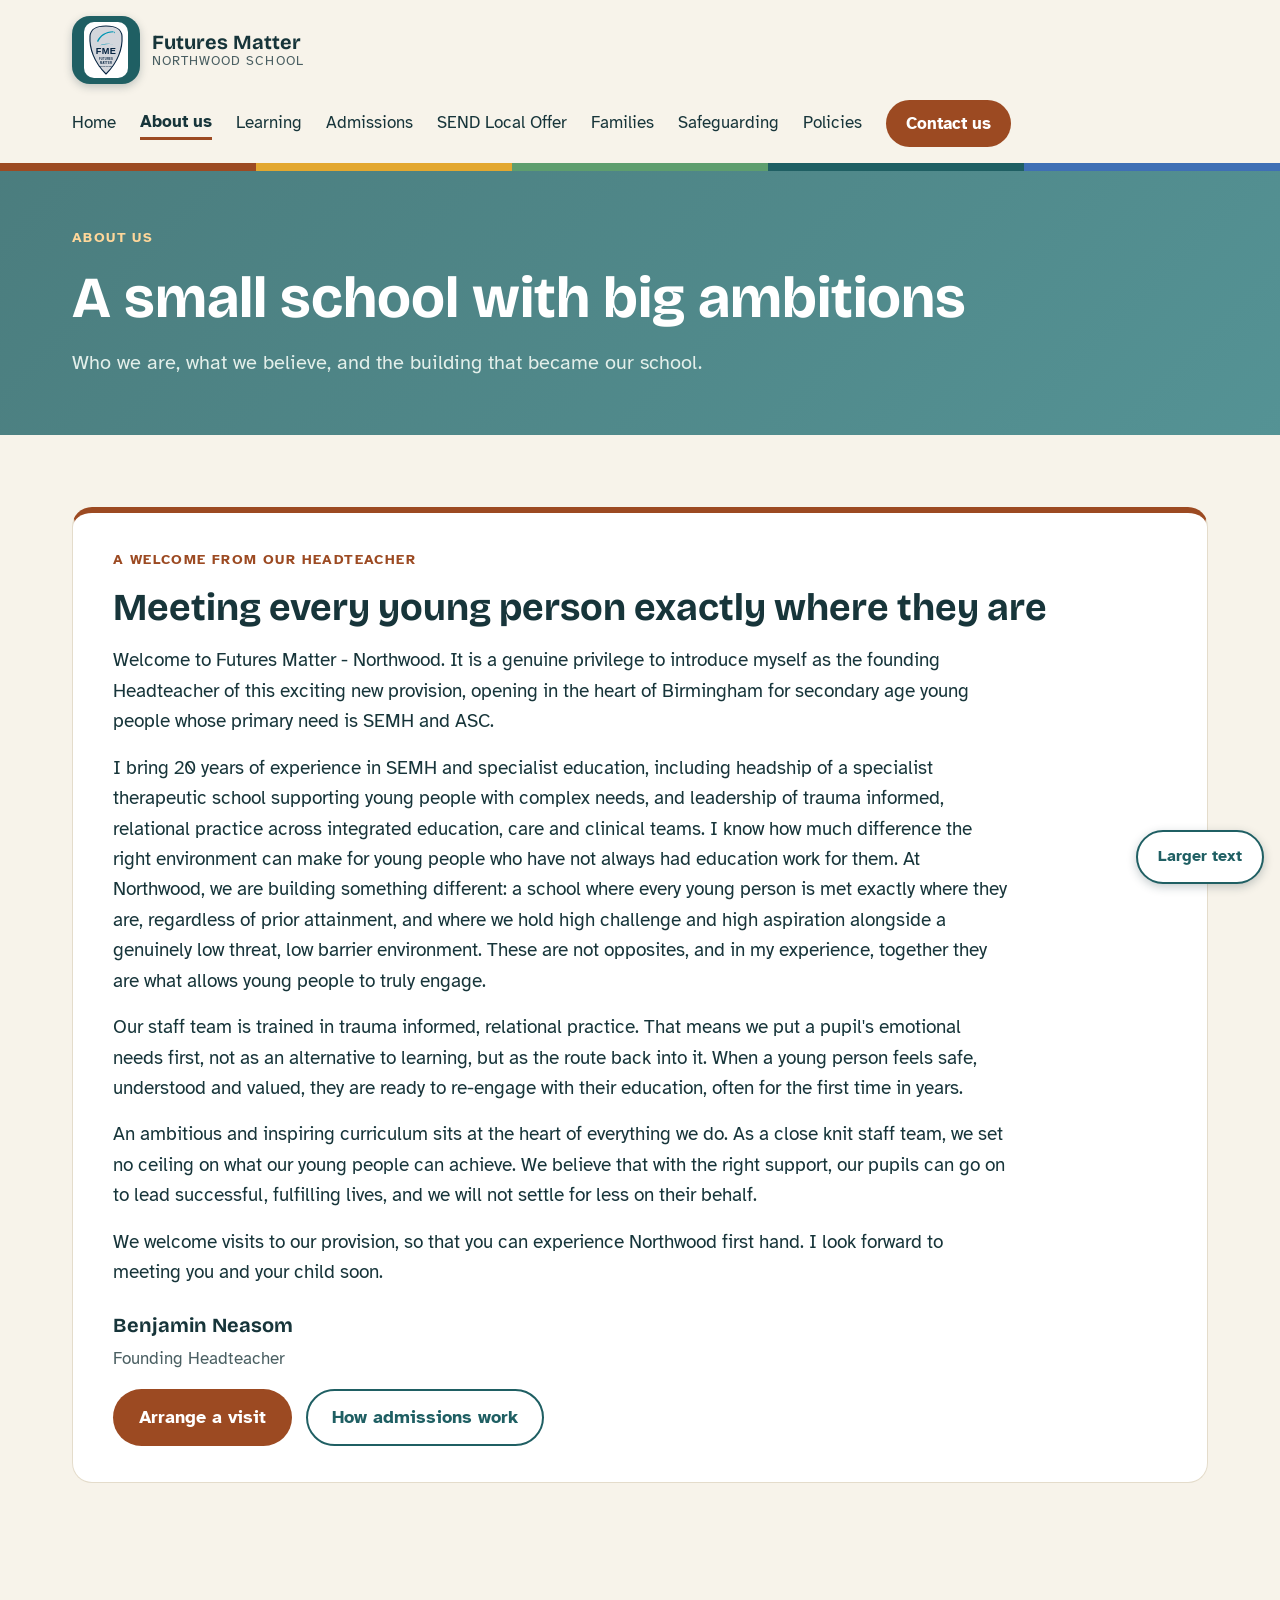
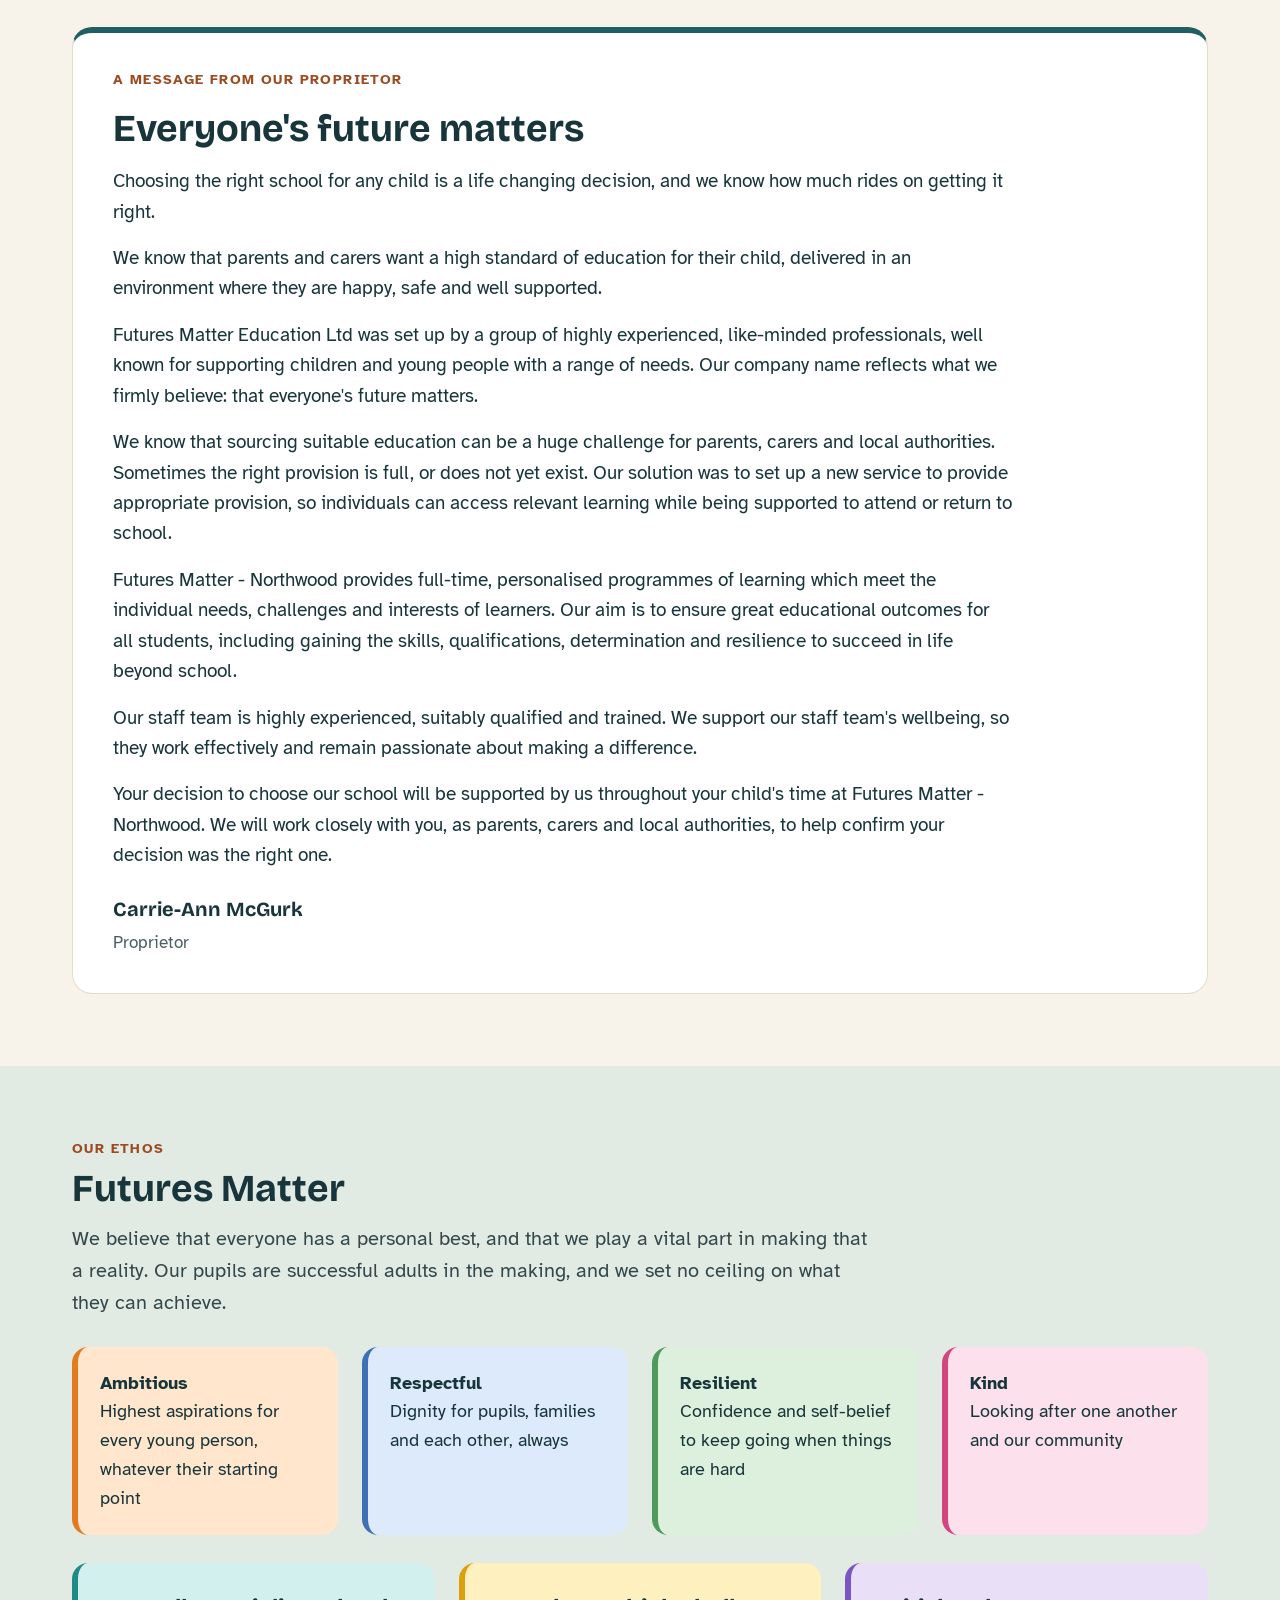
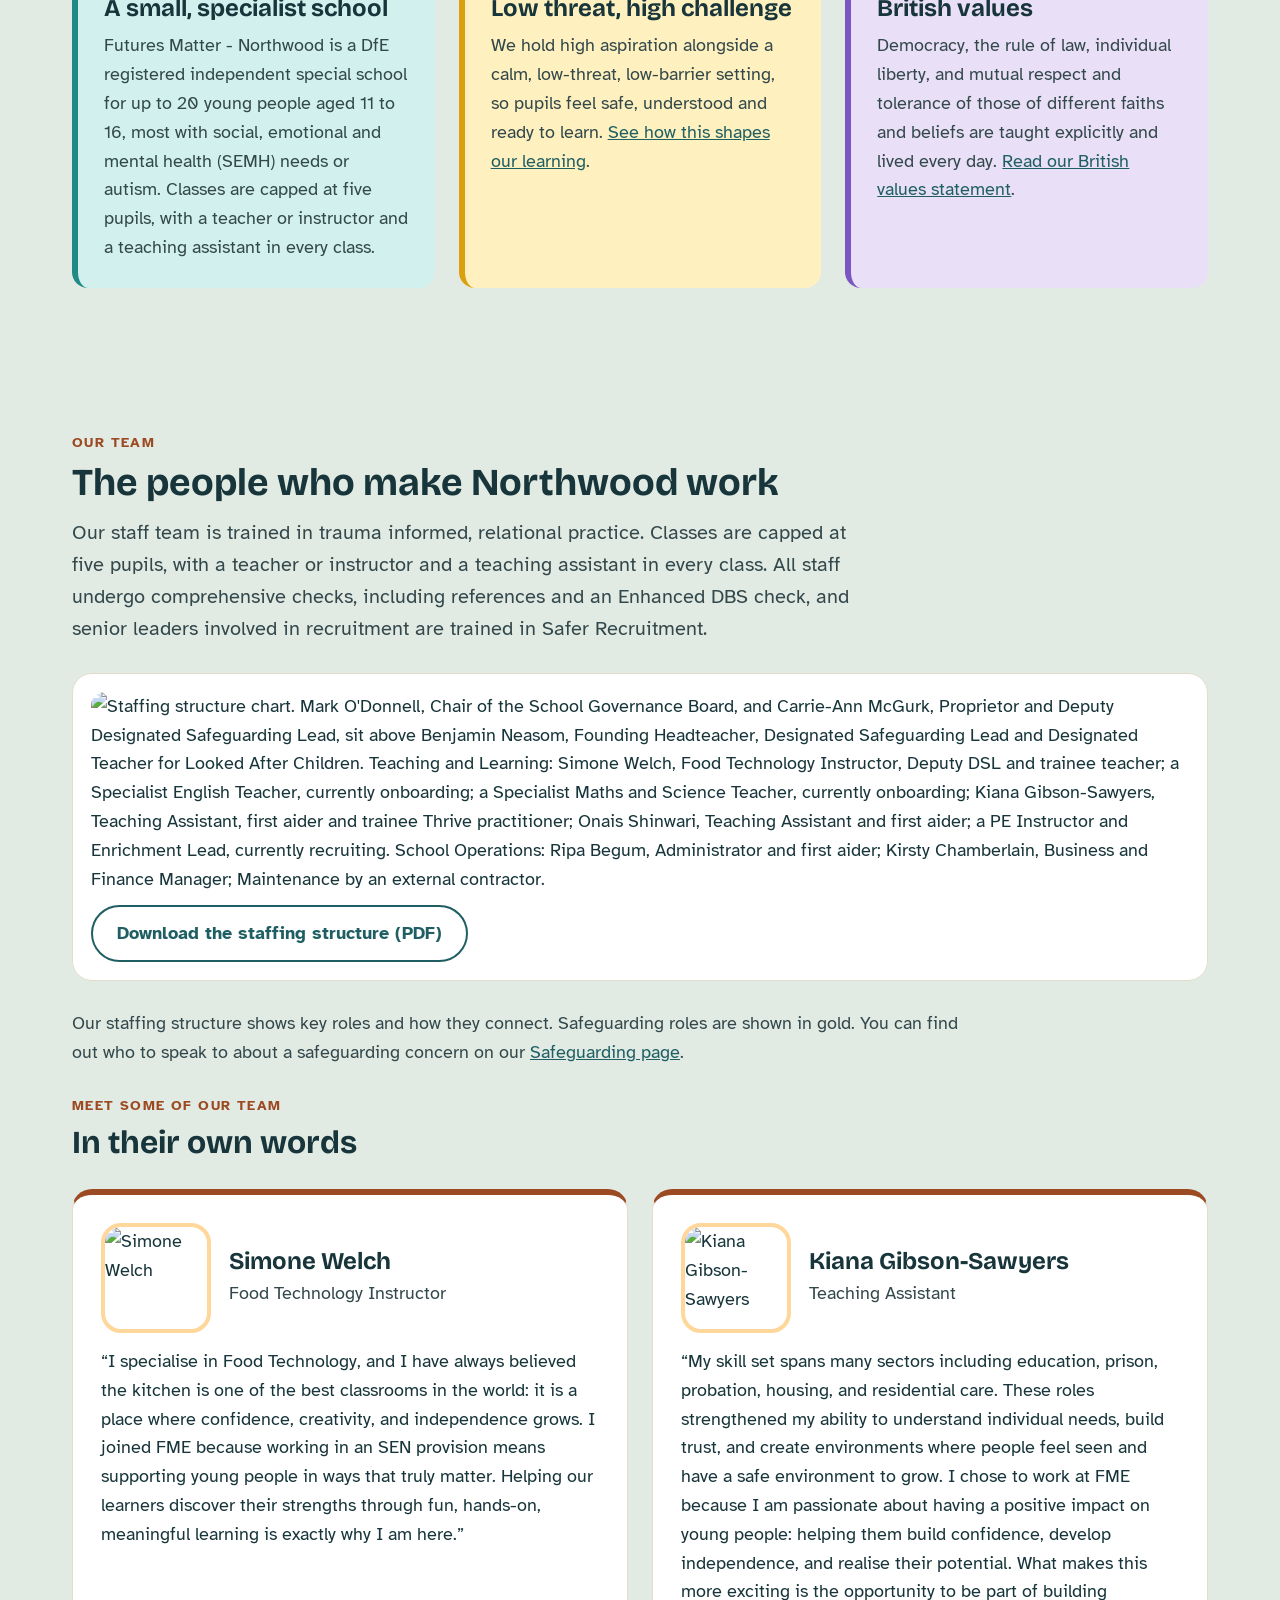
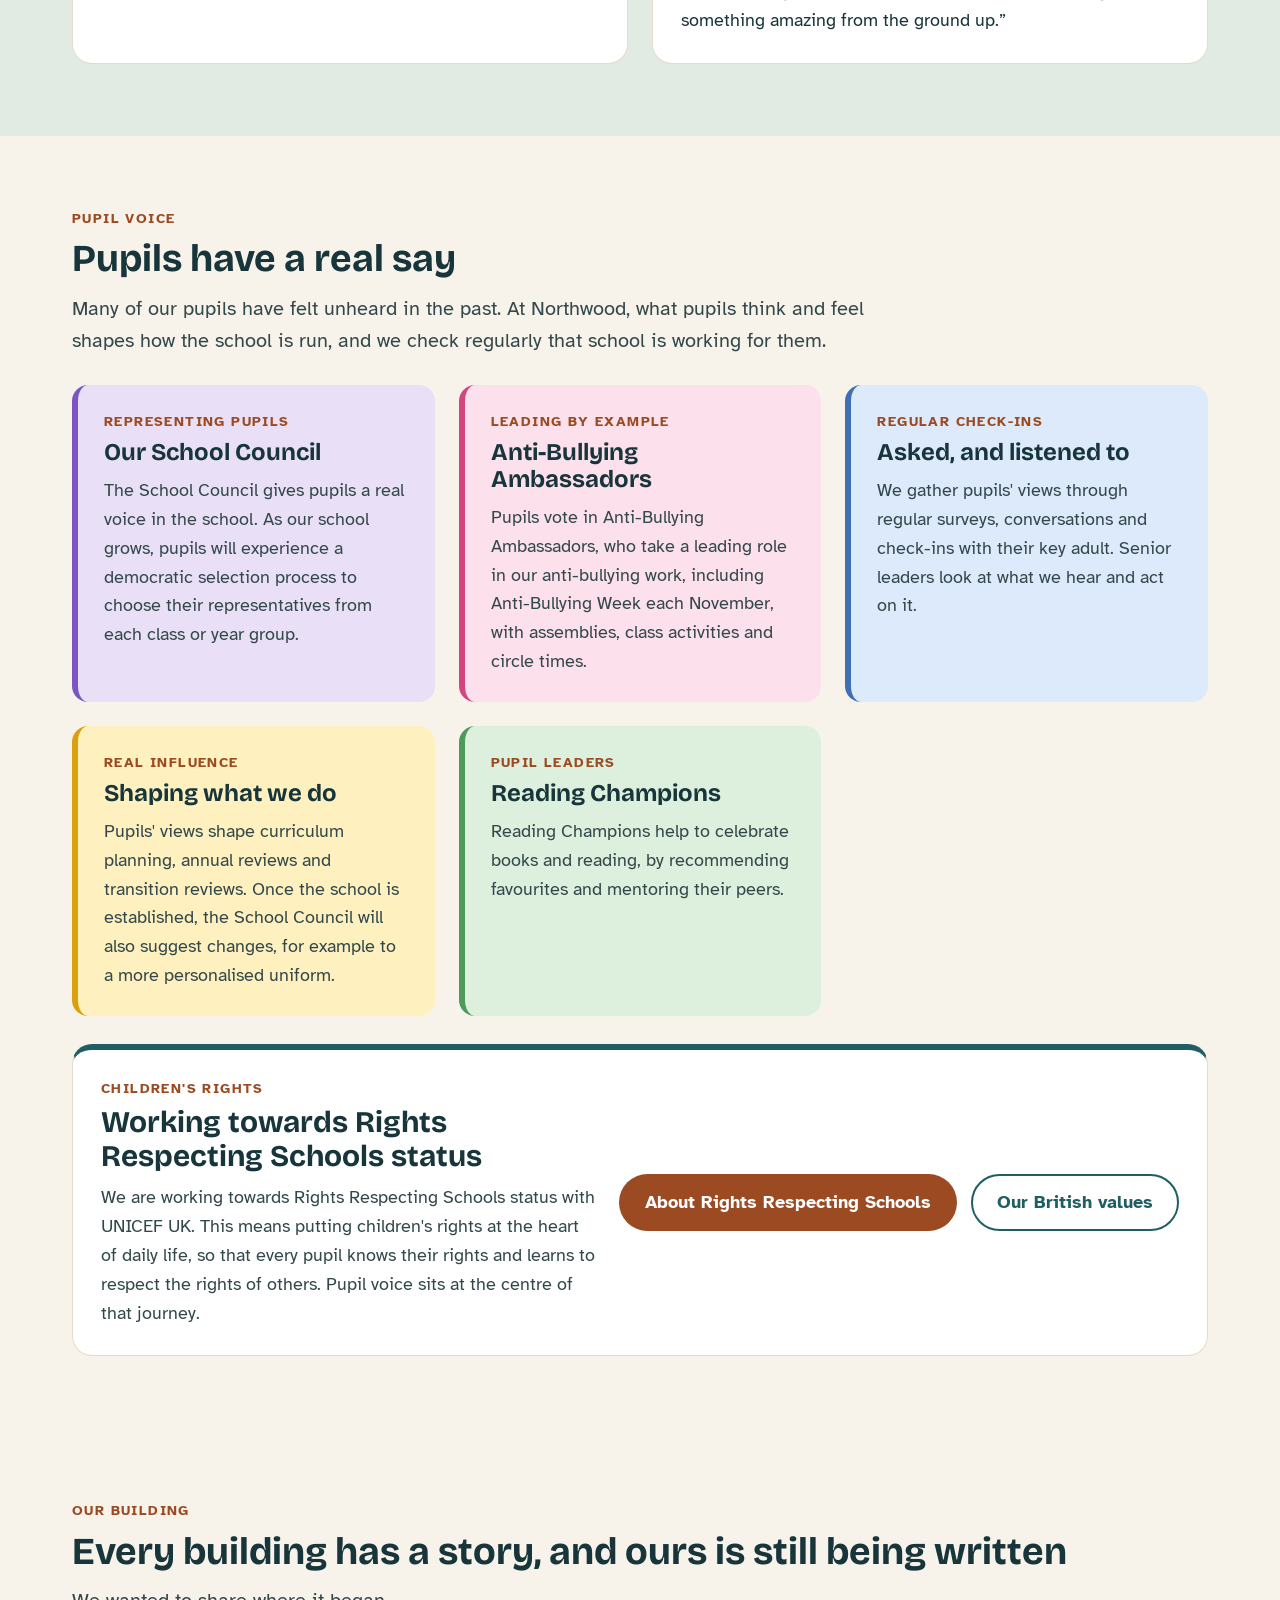
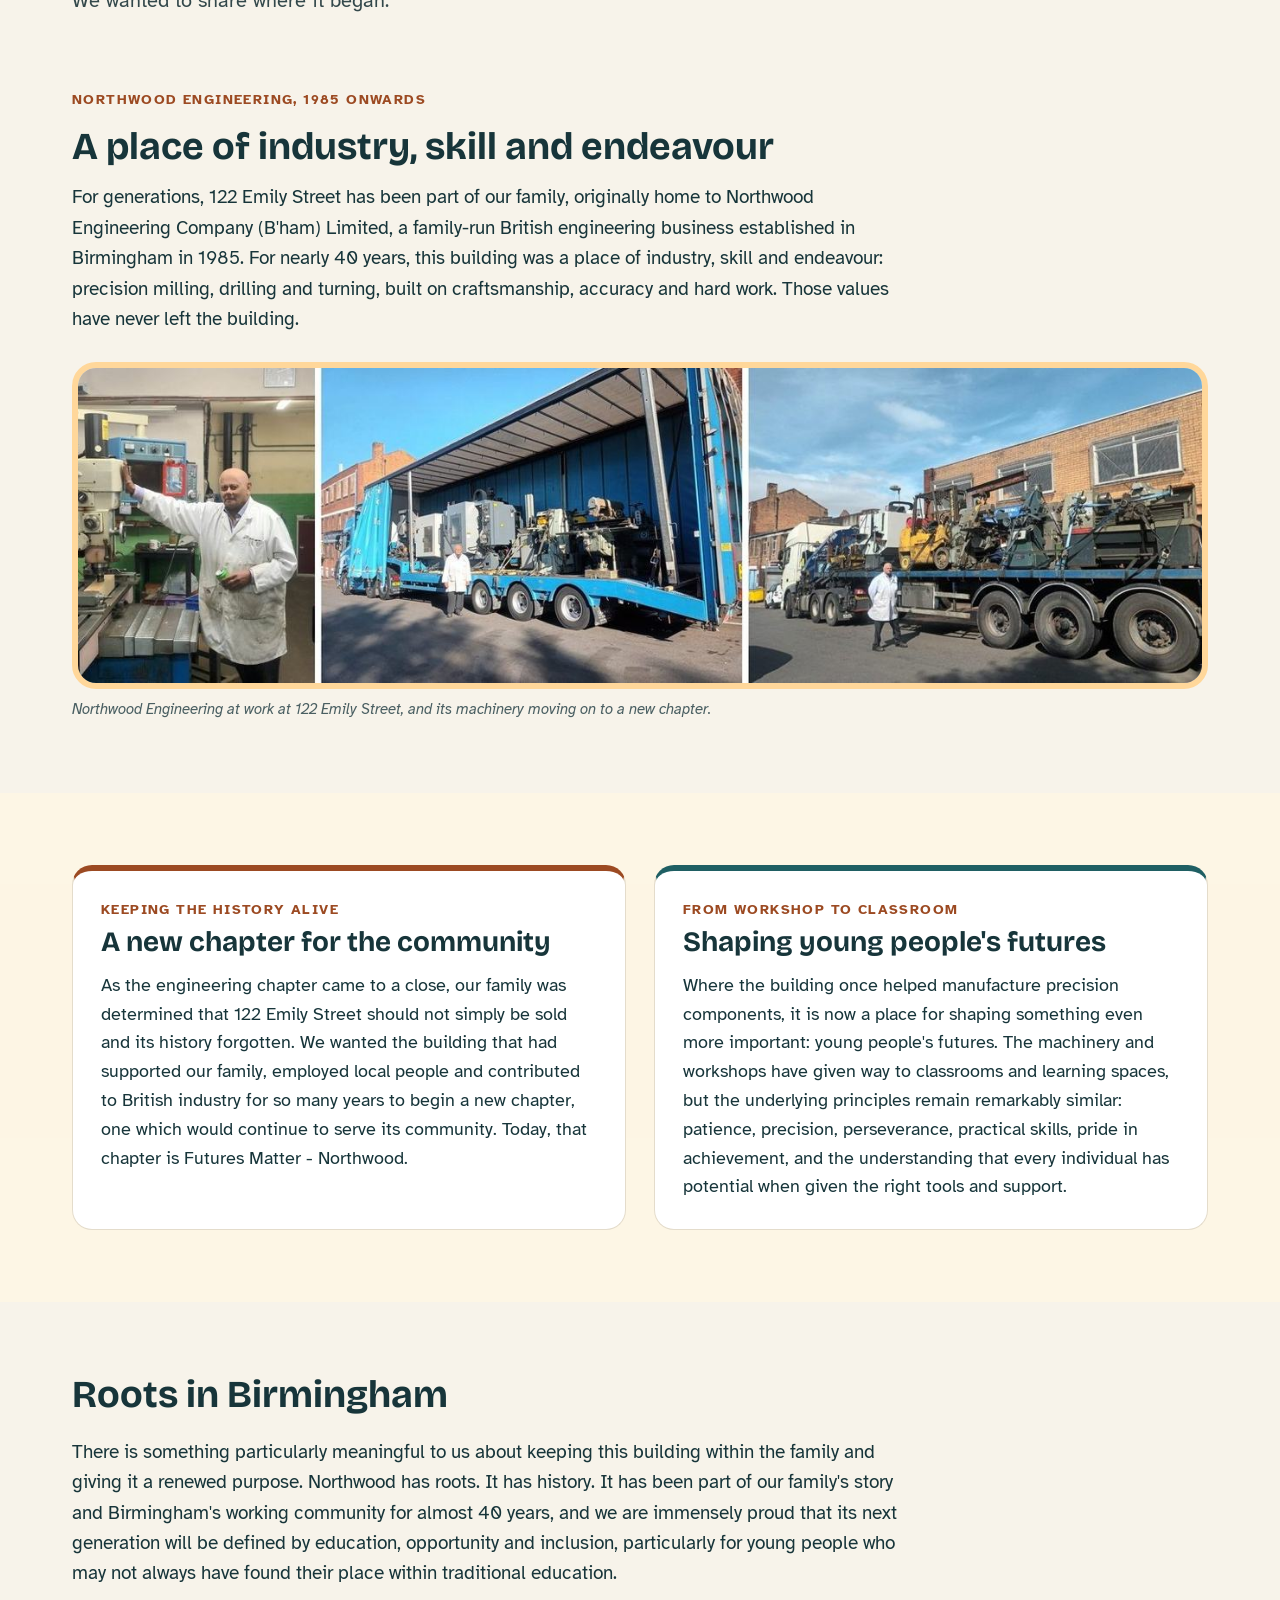
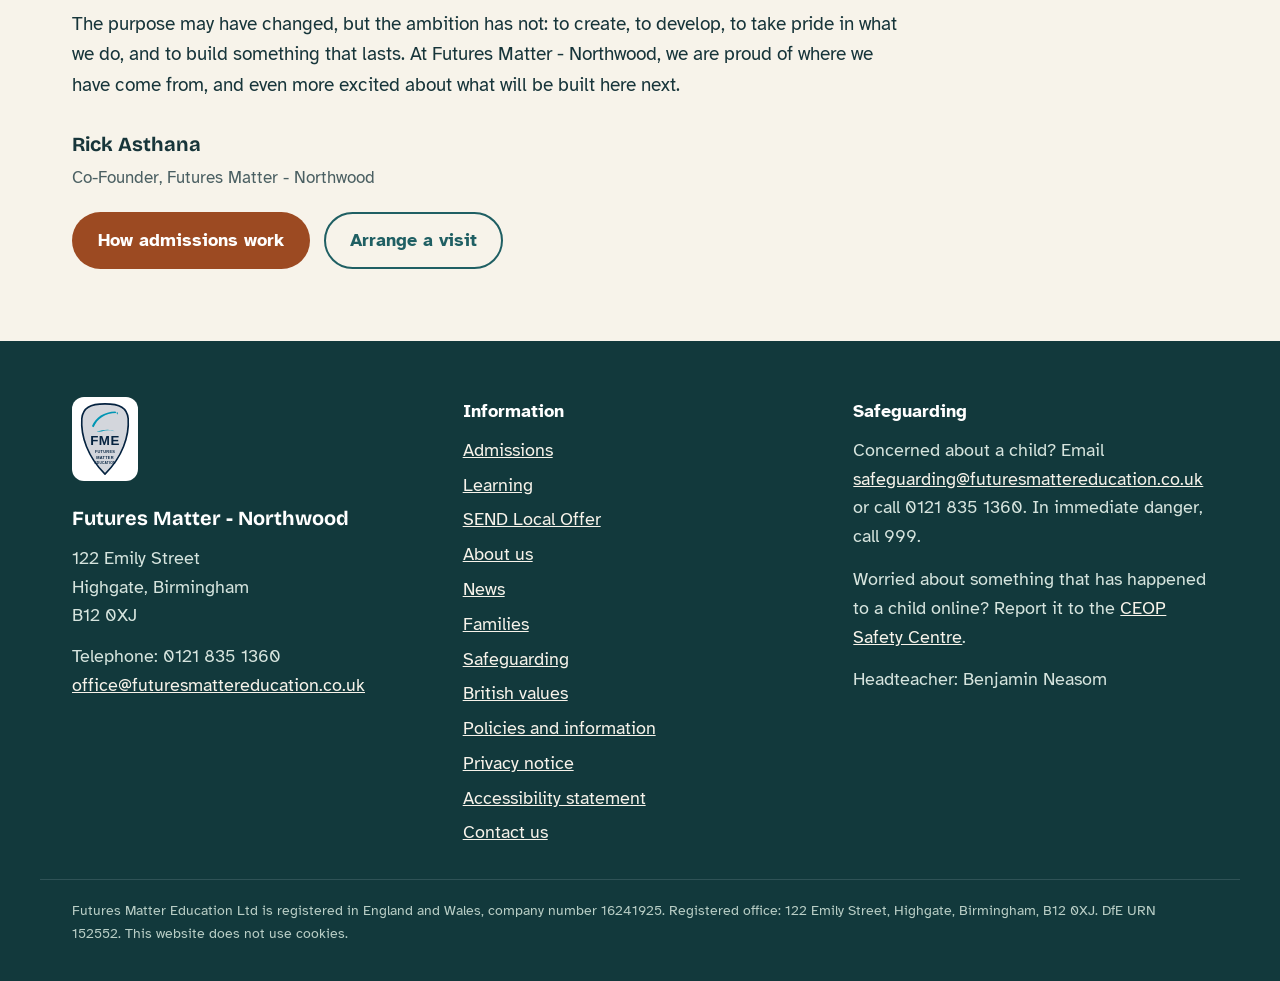
==== about.html @ d7401b8f "New site design, multi-pages. Refactor folder structure." ====
<!doctype html>
<html lang="en-GB">
  <head>
    <meta charset="utf-8" />
    <meta name="viewport" content="width=device-width,initial-scale=1" />
    <title>About us | Futures Matter Northwood</title>
    <meta
      name="description"
      content="Who we are, our ethos, our team and the building that became our school at Futures Matter Northwood."
    />
    <link rel="preconnect" href="https://fonts.googleapis.com" />
    <link rel="preconnect" href="https://fonts.gstatic.com" crossorigin />
    <link
      rel="stylesheet"
      href="https://fonts.googleapis.com/css2?family=Atkinson+Hyperlegible:wght@400;700&family=Bricolage+Grotesque:wght@500;700&display=swap"
    />
    <link rel="icon" href="resources/Icons/favicon.ico" sizes="any" />
    <link
      rel="icon"
      type="image/png"
      sizes="32x32"
      href="resources/Icons/favicon-32.png"
    />
    <link rel="apple-touch-icon" href="resources/Icons/apple-touch-icon.png" />
    <link rel="stylesheet" href="resources/styles/site.css" />
    <link rel="stylesheet" href="resources/styles/about.css" />
    <script src="resources/scripts/script.js" defer></script>
  </head>
  <body>
    <a class="skip-link" href="#main">Skip to main content</a>
    <header class="site-header">
      <div class="w header-inner block-row-13">
        <a class="link-text-ink-row" href="index.html"
          ><span class="label-teal-row-2"
            ><img
              alt=""
              class="image-white-2"
              height="56"
              src="resources/images/shield-logo.svg"
              width="56" /></span
          ><span class="label-stack-2"
            ><span class="label-md-2">Futures Matter</span
            ><span class="label-text-soft-sm">Northwood School</span></span
          ></a
        >
        <button
          aria-controls="site-nav"
          aria-expanded="false"
          class="nav-toggle"
          type="button"
        >
          Menu
        </button>
        <nav aria-label="Main" class="site-nav nav-md-row" id="site-nav">
          <a class="link-text-ink" href="index.html">Home</a
          ><a
            aria-current="page"
            class="link-text-ink-edge-accent"
            href="about.html"
            >About us</a
          ><a class="link-text-ink" href="learning.html">Learning</a
          ><a class="link-text-ink" href="admissions.html">Admissions</a
          ><a class="link-text-ink" href="send-local-offer.html"
            >SEND Local Offer</a
          ><a class="link-text-ink" href="families.html">Families</a
          ><a class="link-text-ink" href="safeguarding.html">Safeguarding</a
          ><a class="link-text-ink" href="policies.html">Policies</a
          ><a class="link-accent-text-white" href="contact.html">Contact us</a>
        </nav>
      </div>
    </header>
    <div class="bar" aria-hidden="true"></div>
    <main id="main" tabindex="-1">
      <section class="section-gradient">
        <div class="w block-stack-17">
          <p class="eyebrow para-text-gold-pale">About us</p>
          <h1 class="heading-text-white">A small school with big ambitions</h1>
          <p class="para-text-hero-text-md-2">
            Who we are, what we believe, and the building that became our
            school.
          </p>
        </div>
      </section>
      <section class="sec" id="welcome">
        <div class="w">
          <div class="card block-edge-accent-stack">
            <p class="eyebrow">A welcome from our Headteacher</p>
            <h2>Meeting every young person exactly where they are</h2>
            <p class="para-md-2">
              Welcome to Futures Matter - Northwood. It is a genuine privilege
              to introduce myself as the founding Headteacher of this exciting
              new provision, opening in the heart of Birmingham for secondary
              age young people whose primary need is SEMH and ASC.
            </p>
            <p class="para-md-2">
              I bring 20 years of experience in SEMH and specialist education,
              including headship of a specialist therapeutic school supporting
              young people with complex needs, and leadership of trauma
              informed, relational practice across integrated education, care
              and clinical teams. I know how much difference the right
              environment can make for young people who have not always had
              education work for them. At Northwood, we are building something
              different: a school where every young person is met exactly where
              they are, regardless of prior attainment, and where we hold high
              challenge and high aspiration alongside a genuinely low threat,
              low barrier environment. These are not opposites, and in my
              experience, together they are what allows young people to truly
              engage.
            </p>
            <p class="para-md-2">
              Our staff team is trained in trauma informed, relational practice.
              That means we put a pupil's emotional needs first, not as an
              alternative to learning, but as the route back into it. When a
              young person feels safe, understood and valued, they are ready to
              re-engage with their education, often for the first time in years.
            </p>
            <p class="para-md-2">
              An ambitious and inspiring curriculum sits at the heart of
              everything we do. As a close knit staff team, we set no ceiling on
              what our young people can achieve. We believe that with the right
              support, our pupils can go on to lead successful, fulfilling
              lives, and we will not settle for less on their behalf.
            </p>
            <p class="para-md-2">
              We welcome visits to our provision, so that you can experience
              Northwood first hand. I look forward to meeting you and your child
              soon.
            </p>
            <p class="para-md-5">
              Benjamin Neasom<br /><span class="label-text-soft-md"
                >Founding Headteacher</span
              >
            </p>
            <p class="para-row">
              <a class="btn" href="contact.html">Arrange a visit</a
              ><a class="btn2" href="admissions.html">How admissions work</a>
            </p>
          </div>
        </div>
      </section>
      <section class="sec" id="proprietor">
        <div class="w">
          <div class="card block-edge-teal-row-3">
            <div class="block-stack-10">
              <p class="eyebrow">A message from our Proprietor</p>
              <h2>Everyone's future matters</h2>
              <p class="para-md-2">
                Choosing the right school for any child is a life changing
                decision, and we know how much rides on getting it right.
              </p>
              <p class="para-md-2">
                We know that parents and carers want a high standard of
                education for their child, delivered in an environment where
                they are happy, safe and well supported.
              </p>
              <p class="para-md-2">
                Futures Matter Education Ltd was set up by a group of highly
                experienced, like-minded professionals, well known for
                supporting children and young people with a range of needs. Our
                company name reflects what we firmly believe: that everyone's
                future matters.
              </p>
              <p class="para-md-2">
                We know that sourcing suitable education can be a huge challenge
                for parents, carers and local authorities. Sometimes the right
                provision is full, or does not yet exist. Our solution was to
                set up a new service to provide appropriate provision, so
                individuals can access relevant learning while being supported
                to attend or return to school.
              </p>
              <p class="para-md-2">
                Futures Matter - Northwood provides full-time, personalised
                programmes of learning which meet the individual needs,
                challenges and interests of learners. Our aim is to ensure great
                educational outcomes for all students, including gaining the
                skills, qualifications, determination and resilience to succeed
                in life beyond school.
              </p>
              <p class="para-md-2">
                Our staff team is highly experienced, suitably qualified and
                trained. We support our staff team's wellbeing, so they work
                effectively and remain passionate about making a difference.
              </p>
              <p class="para-md-2">
                Your decision to choose our school will be supported by us
                throughout your child's time at Futures Matter - Northwood. We
                will work closely with you, as parents, carers and local
                authorities, to help confirm your decision was the right one.
              </p>
              <p class="para-md-5">
                Carrie-Ann McGurk<br /><span class="label-text-soft-md"
                  >Proprietor</span
                >
              </p>
            </div>
          </div>
        </div>
      </section>
      <section class="sec section-alpha-5" id="ethos">
        <div class="w block-stack-5">
          <div>
            <p class="eyebrow">Our ethos</p>
            <h2 class="para-margin-top-3">Futures Matter</h2>
            <p class="lead para-margin-top">
              We believe that everyone has a personal best, and that we play a
              vital part in making that a reality. Our pupils are successful
              adults in the making, and we set no ceiling on what they can
              achieve.
            </p>
          </div>
          <div class="grid block-grid-template-columns-3">
            <div class="tc t-orange">
              <strong>Ambitious</strong><br />Highest aspirations for every
              young person, whatever their starting point
            </div>
            <div class="tc t-blue">
              <strong>Respectful</strong><br />Dignity for pupils, families and
              each other, always
            </div>
            <div class="tc t-green">
              <strong>Resilient</strong><br />Confidence and self-belief to keep
              going when things are hard
            </div>
            <div class="tc t-pink">
              <strong>Kind</strong><br />Looking after one another and our
              community
            </div>
          </div>
          <div class="grid block-grid-template-columns">
            <div class="tc t-teal block-padding-2">
              <h3 class="heading-lg">A small, specialist school</h3>
              <p class="para-text-muted">
                Futures Matter - Northwood is a DfE registered independent
                special school for up to 20 young people aged 11 to 16, most
                with social, emotional and mental health (SEMH) needs or autism.
                Classes are capped at five pupils, with a teacher or instructor
                and a teaching assistant in every class.
              </p>
            </div>
            <div class="tc t-yellow block-padding-2">
              <h3 class="heading-lg">Low threat, high challenge</h3>
              <p class="para-text-muted">
                We hold high aspiration alongside a calm, low-threat,
                low-barrier setting, so pupils feel safe, understood and ready
                to learn.
                <a href="learning.html">See how this shapes our learning</a>.
              </p>
            </div>
            <div class="tc t-purple block-padding-2">
              <h3 class="heading-lg">British values</h3>
              <p class="para-text-muted">
                Democracy, the rule of law, individual liberty, and mutual
                respect and tolerance of those of different faiths and beliefs
                are taught explicitly and lived every day.
                <a href="british-values.html"
                  >Read our British values statement</a
                >.
              </p>
            </div>
          </div>
        </div>
      </section>
      <section class="sec section-alpha-5" id="team">
        <div class="w block-stack-5">
          <div>
            <p class="eyebrow">Our team</p>
            <h2 class="para-margin-top-3">
              The people who make Northwood work
            </h2>
            <p class="lead para-margin-top">
              Our staff team is trained in trauma informed, relational practice.
              Classes are capped at five pupils, with a teacher or instructor
              and a teaching assistant in every class. All staff undergo
              comprehensive checks, including references and an Enhanced DBS
              check, and senior leaders involved in recruitment are trained in
              Safer Recruitment.
            </p>
          </div>
          <div class="card block-padding-3">
            <img
              alt="Staffing structure chart. Mark O'Donnell, Chair of the School Governance Board, and Carrie-Ann McGurk, Proprietor and Deputy Designated Safeguarding Lead, sit above Benjamin Neasom, Founding Headteacher, Designated Safeguarding Lead and Designated Teacher for Looked After Children. Teaching and Learning: Simone Welch, Food Technology Instructor, Deputy DSL and trainee teacher; a Specialist English Teacher, currently onboarding; a Specialist Maths and Science Teacher, currently onboarding; Kiana Gibson-Sawyers, Teaching Assistant, first aider and trainee Thrive practitioner; Onais Shinwari, Teaching Assistant and first aider; a PE Instructor and Enrichment Lead, currently recruiting. School Operations: Ripa Begum, Administrator and first aider; Kirsty Chamberlain, Business and Finance Manager; Maintenance by an external contractor."
              class=" image-width-height"
              decoding="async"
              loading="lazy"
              src="resources/images/staff/staffing-structure.jpg"
            />
            <p class="para-margin">
              <a
                class="btn2"
                href="resources/FME%20Staffing%20Structure%20Aut%202026.pdf"
                >Download the staffing structure (PDF)</a
              >
            </p>
          </div>
          <p class="muted para-max-width">
            Our staffing structure shows key roles and how they connect.
            Safeguarding roles are shown in gold. You can find out who to speak
            to about a safeguarding concern on our
            <a href="safeguarding.html">Safeguarding page</a>.
          </p>
          <div>
            <p class="eyebrow">Meet some of our team</p>
            <h2 class="heading-xl">In their own words</h2>
          </div>
          <div class="grid block-grid-template-columns-6">
            <div class="card block-edge-accent-stack-2">
              <div class="block-row">
                <img
                  alt="Simone Welch"
                  class=" image-width-height-6"
                  decoding="async"
                  loading="lazy"
                  src="resources/images/staff/simone-welch.jpg"
                />
                <div>
                  <h3 class="heading-lg-2">Simone Welch</h3>
                  <p class="muted para-margin-top-2">
                    Food Technology Instructor
                  </p>
                </div>
              </div>
              <p class="para-md-9">
                “I specialise in Food Technology, and I have always believed the
                kitchen is one of the best classrooms in the world: it is a
                place where confidence, creativity, and independence grows. I
                joined FME because working in an SEN provision means supporting
                young people in ways that truly matter. Helping our learners
                discover their strengths through fun, hands-on, meaningful
                learning is exactly why I am here.”
              </p>
            </div>
            <div class="card block-edge-accent-stack-2">
              <div class="block-row">
                <img
                  alt="Kiana Gibson-Sawyers"
                  class=" image-width-height-6"
                  decoding="async"
                  loading="lazy"
                  src="resources/images/staff/kiana-gibson-sawyers.jpg"
                />
                <div>
                  <h3 class="heading-lg-2">Kiana Gibson-Sawyers</h3>
                  <p class="muted para-margin-top-2">Teaching Assistant</p>
                </div>
              </div>
              <p class="para-md-9">
                “My skill set spans many sectors including education, prison,
                probation, housing, and residential care. These roles
                strengthened my ability to understand individual needs, build
                trust, and create environments where people feel seen and have a
                safe environment to grow. I chose to work at FME because I am
                passionate about having a positive impact on young people:
                helping them build confidence, develop independence, and realise
                their potential. What makes this more exciting is the
                opportunity to be part of building something amazing from the
                ground up.”
              </p>
            </div>
          </div>
        </div>
      </section>
      <section class="sec" id="pupil-voice">
        <div class="w block-stack-5">
          <div>
            <p class="eyebrow">Pupil voice</p>
            <h2 class="para-margin-top-3">Pupils have a real say</h2>
            <p class="lead para-margin-top">
              Many of our pupils have felt unheard in the past. At Northwood,
              what pupils think and feel shapes how the school is run, and we
              check regularly that school is working for them.
            </p>
          </div>
          <div class="grid block-grid-template-columns">
            <div class="tc t-purple block-padding-2">
              <p class="eyebrow">Representing pupils</p>
              <h3 class="heading-lg">Our School Council</h3>
              <p class="para-text-muted">
                The School Council gives pupils a real voice in the school. As
                our school grows, pupils will experience a democratic selection
                process to choose their representatives from each class or year
                group.
              </p>
            </div>
            <div class="tc t-pink block-padding-2">
              <p class="eyebrow">Leading by example</p>
              <h3 class="heading-lg">Anti-Bullying Ambassadors</h3>
              <p class="para-text-muted">
                Pupils vote in Anti-Bullying Ambassadors, who take a leading
                role in our anti-bullying work, including Anti-Bullying Week
                each November, with assemblies, class activities and circle
                times.
              </p>
            </div>
            <div class="tc t-blue block-padding-2">
              <p class="eyebrow">Regular check-ins</p>
              <h3 class="heading-lg">Asked, and listened to</h3>
              <p class="para-text-muted">
                We gather pupils' views through regular surveys, conversations
                and check-ins with their key adult. Senior leaders look at what
                we hear and act on it.
              </p>
            </div>
            <div class="tc t-yellow block-padding-2">
              <p class="eyebrow">Real influence</p>
              <h3 class="heading-lg">Shaping what we do</h3>
              <p class="para-text-muted">
                Pupils' views shape curriculum planning, annual reviews and
                transition reviews. Once the school is established, the School
                Council will also suggest changes, for example to a more
                personalised uniform.
              </p>
            </div>
            <div class="tc t-green block-padding-2">
              <p class="eyebrow">Pupil leaders</p>
              <h3 class="heading-lg">Reading Champions</h3>
              <p class="para-text-muted">
                Reading Champions help to celebrate books and reading, by
                recommending favourites and mentoring their peers.
              </p>
            </div>
          </div>
          <div class="card block-edge-teal-row">
            <div class="block-flex-3">
              <p class="eyebrow">Children's rights</p>
              <h2 class="heading-lg-7">
                Working towards Rights Respecting Schools status
              </h2>
              <p class="muted para-max-width-2">
                We are working towards Rights Respecting Schools status with
                UNICEF UK. This means putting children's rights at the heart of
                daily life, so that every pupil knows their rights and learns to
                respect the rights of others. Pupil voice sits at the centre of
                that journey.
              </p>
            </div>
            <div class="block-row-2">
              <a
                class="btn"
                href="https://www.unicef.org.uk/rights-respecting-schools/"
                rel="noopener"
                target="_blank"
                >About Rights Respecting Schools</a
              ><a class="btn2" href="british-values.html">Our British values</a>
            </div>
          </div>
        </div>
      </section>
      <section class="sec section-padding-bottom" id="building">
        <div class="w">
          <p class="eyebrow">Our building</p>
          <h2 class="para-margin-top-3">
            Every building has a story, and ours is still being written
          </h2>
          <p class="lead para-margin-top">We wanted to share where it began.</p>
        </div>
      </section>
      <section class="sec">
        <div class="w block-stack-5">
          <div class="block-stack-20">
            <p class="eyebrow">Northwood Engineering, 1985 onwards</p>
            <h2>A place of industry, skill and endeavour</h2>
            <p class="para-md-4">
              For generations, 122 Emily Street has been part of our family,
              originally home to Northwood Engineering Company (B'ham) Limited,
              a family-run British engineering business established in
              Birmingham in 1985. For nearly 40 years, this building was a place
              of industry, skill and endeavour: precision milling, drilling and
              turning, built on craftsmanship, accuracy and hard work. Those
              values have never left the building.
            </p>
          </div>
          <figure class="block-margin">
            <img
              alt="Three photographs: a man in a white coat beside a milling machine, and the machinery being loaded onto lorries outside the building"
              class="image-width-height-3"
              decoding="async"
              loading="lazy"
              src="resources/images/northwood-engineering-history.jpg"
            />
            <figcaption class="block-text-soft-sm">
              Northwood Engineering at work at 122 Emily Street, and its
              machinery moving on to a new chapter.
            </figcaption>
          </figure>
        </div>
      </section>
      <section class="sec section-alpha-6">
        <div class="w block-grid-6">
          <div class="card block-edge-accent">
            <p class="eyebrow">Keeping the history alive</p>
            <h2 class="heading-lg-4">A new chapter for the community</h2>
            <p>
              As the engineering chapter came to a close, our family was
              determined that 122 Emily Street should not simply be sold and its
              history forgotten. We wanted the building that had supported our
              family, employed local people and contributed to British industry
              for so many years to begin a new chapter, one which would continue
              to serve its community. Today, that chapter is Futures Matter -
              Northwood.
            </p>
          </div>
          <div class="card block-edge-teal">
            <p class="eyebrow">From workshop to classroom</p>
            <h2 class="heading-lg-4">Shaping young people's futures</h2>
            <p>
              Where the building once helped manufacture precision components,
              it is now a place for shaping something even more important: young
              people's futures. The machinery and workshops have given way to
              classrooms and learning spaces, but the underlying principles
              remain remarkably similar: patience, precision, perseverance,
              practical skills, pride in achievement, and the understanding that
              every individual has potential when given the right tools and
              support.
            </p>
          </div>
        </div>
      </section>
      <section class="sec">
        <div class="w block-stack-14">
          <h2>Roots in Birmingham</h2>
          <p class="para-md-4">
            There is something particularly meaningful to us about keeping this
            building within the family and giving it a renewed purpose.
            Northwood has roots. It has history. It has been part of our
            family's story and Birmingham's working community for almost 40
            years, and we are immensely proud that its next generation will be
            defined by education, opportunity and inclusion, particularly for
            young people who may not always have found their place within
            traditional education.
          </p>
          <p class="para-md-4">
            The purpose may have changed, but the ambition has not: to create,
            to develop, to take pride in what we do, and to build something that
            lasts. At Futures Matter - Northwood, we are proud of where we have
            come from, and even more excited about what will be built here next.
          </p>
          <p class="para-md-3">
            Rick Asthana<br /><span class="label-text-soft-md"
              >Co-Founder, Futures Matter - Northwood</span
            >
          </p>
          <p class="block-row-2">
            <a class="btn" href="admissions.html">How admissions work</a
            ><a class="btn2" href="contact.html">Arrange a visit</a>
          </p>
        </div>
      </section>
    </main>
    <footer class="site-footer">
      <div class="w block-grid-2">
        <div>
          <img
            alt="Futures Matter Education"
            class="image-white"
            decoding="async"
            src="resources/images/shield-logo.svg"
          />
          <p class="para-md-11">Futures Matter - Northwood</p>
          <p class="para-text-mist-3">
            122 Emily Street<br />Highgate, Birmingham<br />B12 0XJ
          </p>
          <p class="para-text-mist-2">
            Telephone: 0121 835 1360<br /><a
              class="link-text-cream-2"
              href="mailto:office@futuresmattereducation.co.uk"
              >office@futuresmattereducation.co.uk</a
            >
          </p>
        </div>
        <div>
          <p class="para-margin-font-weight">Information</p>
          <ul class="list-stack-2">
            <li>
              <a class="link-text-cream-3" href="admissions.html">Admissions</a>
            </li>
            <li>
              <a class="link-text-cream-3" href="learning.html">Learning</a>
            </li>
            <li>
              <a class="link-text-cream-3" href="send-local-offer.html"
                >SEND Local Offer</a
              >
            </li>
            <li><a class="link-text-cream-3" href="about.html">About us</a></li>
            <li><a class="link-text-cream-3" href="news.html">News</a></li>
            <li>
              <a class="link-text-cream-3" href="families.html">Families</a>
            </li>
            <li>
              <a class="link-text-cream-3" href="safeguarding.html"
                >Safeguarding</a
              >
            </li>
            <li>
              <a class="link-text-cream-3" href="british-values.html"
                >British values</a
              >
            </li>
            <li>
              <a class="link-text-cream-3" href="policies.html"
                >Policies and information</a
              >
            </li>
            <li>
              <a class="link-text-cream-3" href="privacy.html"
                >Privacy notice</a
              >
            </li>
            <li>
              <a class="link-text-cream-3" href="accessibility.html"
                >Accessibility statement</a
              >
            </li>
            <li>
              <a class="link-text-cream-3" href="contact.html">Contact us</a>
            </li>
          </ul>
        </div>
        <div>
          <p class="para-margin-font-weight">Safeguarding</p>
          <p class="para-text-mist-4">
            Concerned about a child? Email
            <a
              class="link-text-cream-3"
              href="mailto:safeguarding@futuresmattereducation.co.uk"
              >safeguarding@futuresmattereducation.co.uk</a
            >
            or call 0121 835 1360. In immediate danger, call 999.
          </p>
          <p class="para-text-mist">
            Worried about something that has happened to a child online? Report
            it to the
            <a
              class="link-text-cream-3"
              href="https://www.ceop.police.uk/safety-centre/"
              rel="noopener"
              target="_blank"
              >CEOP Safety Centre</a
            >.
          </p>
          <p class="para-text-mist">Headteacher: Benjamin Neasom</p>
        </div>
      </div>
      <div class="w block-text-mist-dark-edge-teal-dark-sm">
        Futures Matter Education Ltd is registered in England and Wales, company
        number 16241925. Registered office: 122 Emily Street, Highgate,
        Birmingham, B12 0XJ. DfE URN 152552. This website does not use cookies.
      </div>
    </footer>

    <button
      type="button"
      class="a11y-toggle"
      id="a11y-toggle"
      aria-pressed="false"
    >
      Larger text
    </button>
  </body>
</html>
---- resources/styles/site.css ----
/* site.css: styles used on more than one page, plus the base styles.
 * Colours, fonts and sizes are variables on :root, so change them in one place.
 * Each page also loads its own stylesheet in resources/styles/.
 */

:root {
  --font-body: "Atkinson Hyperlegible", system-ui, sans-serif;
  --font-heading: "Bricolage Grotesque", sans-serif;
  --color-ink: #17353a;
  --color-teal: #1f5f63;
  --color-alpha-1: rgba(23, 53, 58, 0.25);
  --color-white: #ffffff;
  --color-text-soft: #4a5f62;
  --color-accent: #9c4a22;
  --color-alpha-2: rgba(31, 95, 99, 0.8);
  --color-alpha-3: rgba(23, 85, 90, 0.8);
  --color-alpha-4: rgba(43, 122, 127, 0.8);
  --color-cream: #f7f3ea;
  --color-gold-pale: #ffd79a;
  --color-hero-text: #e3efea;
  --color-alpha-5: rgba(220, 232, 226, 0.78);
  --color-line: #e4dccb;
  --color-text-muted: #33484b;
  --color-alpha-6: rgba(255, 246, 227, 0.78);
  --color-orange: #e07b1f;
  --color-green: #4e9a5b;
  --color-blue: #3f6fb5;
  --color-peach: #f7ebdd;
  --color-brown: #7a3715;
  --color-mist: #d6e4de;
  --color-mist-dark: #b9cec6;
  --color-teal-dark: #2f5256;
  --color-yellow-pale: #fff1bf;
  --color-blue-wash: #e8eef3;
  --color-blue-pale: #dceafb;
  --color-pink-pale: #fce0ec;
  --color-gold-light: #ffd98a;
  --color-teal-wash: #e6f4f2;
  --color-alpha-7: rgba(220, 232, 226, 0.8);
  --color-aqua-light: #bfe8e4;
  --color-footer: #12393c;
  --color-grey: #8a9a9c;
  --color-alpha-8: rgba(23, 53, 58, 0.15);
  --color-red-dark: #b0352b;
  --color-red-wash: #fbeae7;
  --color-red-deep: #7a1f18;
  --color-alpha-9: rgba(122, 55, 21, 0.3);
  --color-alpha-10: rgba(255, 255, 255, 0.2);
  --color-orange-wash: #ffe3c8;
  --color-purple: #7a56c2;
  --color-alpha-11: rgba(23, 53, 58, 0.08);
  --color-teal-mid: #1f8a86;
  --color-gold: #d9a10e;
  --color-red: #d2403f;
  --color-sage-pale: #dce8e2;
  --color-gold-bar: #e3a72f;
  --color-green-bar: #5e9e6e;
  --color-orange-pale: #ffe6cc;
  --color-green-pale: #ddf0dd;
  --color-purple-pale: #e9e0f7;
  --color-teal-pale: #d2f0ee;
  --color-red-pale: #fddcdc;
  --color-pink: #d2457e;
  --color-tan-pale: #f0e3d2;
  --color-tan: #9c6b3b;
  --color-lime-pale: #e6f2c2;
  --color-lime: #7da320;
}

/* Base styles */
body {
  margin: 0;
  background: var(--color-cream);
  color: var(--color-ink);
  font-family: var(--font-body);
  font-size: 1.125rem;
  line-height: 1.6;
}
* {
  box-sizing: border-box;
}
.w {
  max-width: 1200px;
  margin: 0 auto;
  padding: 0 32px;
}
h1,
h2,
h3 {
  font-family: var(--font-heading);
  line-height: 1.12;
  margin: 0;
  color: var(--color-ink);
}
h1 {
  font-size: clamp(2.125rem, 5vw, 3.625rem);
  font-weight: 700;
}
h2 {
  font-size: clamp(1.625rem, 3.4vw, 2.375rem);
  font-weight: 700;
}
h3 {
  font-size: 1.312rem;
  font-weight: 700;
}
p {
  margin: 0;
}
a {
  color: var(--color-teal);
}
.eyebrow {
  font-size: 0.875rem;
  font-weight: 700;
  letter-spacing: 0.1em;
  text-transform: uppercase;
  color: var(--color-accent);
}
.sec {
  padding: 72px 0;
}
.card {
  background: var(--color-white);
  border: 1px solid var(--color-line);
  border-radius: 20px;
  padding: 28px;
}
.grid {
  display: grid;
  gap: 24px;
  grid-template-columns: repeat(auto-fit, minmax(min(260px, 100%), 1fr));
}
.btn {
  display: inline-block;
  text-decoration: none;
  font-weight: 700;
  padding: 14px 26px;
  border-radius: 999px;
  background: var(--color-accent);
  color: var(--color-white);
}
.btn2 {
  display: inline-block;
  text-decoration: none;
  font-weight: 700;
  padding: 12px 24px;
  border-radius: 999px;
  border: 2px solid var(--color-teal);
  color: var(--color-teal);
  background: transparent;
}
.muted {
  color: var(--color-text-muted);
}
.lead {
  font-size: 1.25rem;
  color: var(--color-text-muted);
  max-width: 62ch;
}
ul.tick {
  margin: 0;
  padding-left: 22px;
  display: flex;
  flex-direction: column;
  gap: 6px;
}
.pill {
  display: inline-block;
  font-size: 0.8125rem;
  font-weight: 700;
  padding: 3px 10px;
  border-radius: 999px;
  background: var(--color-sage-pale);
  color: var(--color-ink);
}
.code {
  font-family: ui-monospace, Menlo, monospace;
  font-size: 0.875rem;
  font-weight: 700;
  color: var(--color-accent);
  background: var(--color-peach);
  padding: 3px 9px;
  border-radius: 8px;
}
.bar {
  height: 8px;
  background: linear-gradient(
    90deg,
    var(--color-accent) 0 20%,
    var(--color-gold-bar) 20% 40%,
    var(--color-green-bar) 40% 60%,
    var(--color-teal) 60% 80%,
    var(--color-blue) 80%
  );
}
.t-blue {
  background: var(--color-blue-pale);
  border-left: 6px solid var(--color-blue);
}
.t-orange {
  background: var(--color-orange-pale);
  border-left: 6px solid var(--color-orange);
}
.t-green {
  background: var(--color-green-pale);
  border-left: 6px solid var(--color-green);
}
.t-purple {
  background: var(--color-purple-pale);
  border-left: 6px solid var(--color-purple);
}
.t-teal {
  background: var(--color-teal-pale);
  border-left: 6px solid var(--color-teal-mid);
}
.t-red {
  background: var(--color-red-pale);
  border-left: 6px solid var(--color-red);
}
.t-pink {
  background: var(--color-pink-pale);
  border-left: 6px solid var(--color-pink);
}
.t-yellow {
  background: var(--color-yellow-pale);
  border-left: 6px solid var(--color-gold);
}
.t-tan {
  background: var(--color-tan-pale);
  border-left: 6px solid var(--color-tan);
}
.t-lime {
  background: var(--color-lime-pale);
  border-left: 6px solid var(--color-lime);
}
.tc {
  border-radius: 16px;
  padding: 22px;
}
main {
  position: relative;
}
main::before {
  content: "";
  position: fixed;
  top: 0;
  left: 0;
  right: 0;
  bottom: 0;
  background: url(resources/images/background-watermark.png) center
    center/min(640px, 70vw) auto no-repeat;
  mix-blend-mode: multiply;
  opacity: 0.7;
  pointer-events: none;
  z-index: 0;
}
main > section {
  position: relative;
  z-index: 1;
}
.card,
.tc,
.btn,
.btn2,
table,
form,
main img {
  position: relative;
  z-index: 2;
}
.note {
  background: var(--color-peach);
  border-left: 5px solid var(--color-accent);
  border-radius: 12px;
  padding: 18px 22px;
}
input,
select,
textarea {
  font: inherit;
  color: inherit;
}
a:focus-visible,
button:focus-visible,
input:focus-visible,
select:focus-visible,
textarea:focus-visible {
  outline: 3px solid var(--color-accent);
  outline-offset: 2px;
}

/* Skip link */
.skip-link {
  position: absolute;
  left: -9999px;
  top: 0;
}

.skip-link:focus {
  left: 16px;
  top: 16px;
  z-index: 100;
  background: var(--color-white);
  color: var(--color-ink);
  padding: 8px 14px;
  border-radius: 8px;
}

/* Basics */
img {
  max-width: 100%;
}

body {
  overflow-wrap: break-word;
}

[hidden] {
  display: none !important;
}

:focus-visible {
  outline: 3px solid var(--color-accent);
  outline-offset: 2px;
}

/* Header */
.site-header {
  position: relative;
}

.header-inner {
  flex-wrap: wrap;
  align-items: center;
}

.nav-toggle {
  display: none;
  margin-left: auto;
  font: inherit;
  font-weight: 700;
  padding: 10px 18px;
  border-radius: 999px;
  border: 2px solid var(--color-teal);
  background: var(--color-white);
  color: var(--color-teal);
  cursor: pointer;
}

/* Footer */
.site-footer {
  background: var(--color-footer);
  color: var(--color-white);
}

/* Tables scroll sideways inside their own box */
.table-wrap {
  max-width: 100%;
  overflow-x: auto;
}

.table-wrap:focus-visible {
  outline: 3px solid var(--color-accent);
}

/* Larger text: every rem-based size grows together */
html.big-text {
  font-size: 125%;
}

/* Larger text button */
.a11y-toggle {
  position: fixed;
  right: 16px;
  bottom: 16px;
  z-index: 50;
  font: inherit;
  font-weight: 700;
  font-size: 1rem;
  padding: 12px 20px;
  border-radius: 999px;
  border: 2px solid var(--color-teal);
  background: var(--color-white);
  color: var(--color-teal);
  cursor: pointer;
  box-shadow: 0 3px 10px rgba(23, 53, 58, 0.25);
}

.a11y-toggle[aria-pressed="true"] {
  background: var(--color-teal);
  color: var(--color-white);
}

input,
select,
textarea {
  font: inherit;
  color: inherit;
}

/* Shared component styles */
.para-margin-top {
  margin-top: 12px;
}

.block-edge-teal-stack {
  border-top: 6px solid var(--color-teal);
  display: flex;
  flex-direction: column;
  gap: 12px;
}

.block-stack-2 {
  display: flex;
  flex-direction: column;
  gap: 32px;
}

.block-grid-template-columns {
  grid-template-columns: repeat(auto-fit, minmax(min(300px, 100%), 1fr));
}

.block-padding {
  padding: 24px;
}

.block-row-2 {
  display: flex;
  flex-wrap: wrap;
  gap: 14px;
}

.block-margin {
  margin: 0;
}

.para-margin {
  margin: 12px 0 0;
}

.para-md-2 {
  font-size: 1.188rem;
  max-width: 75ch;
}

.block-grid-template-columns-2 {
  grid-template-columns: repeat(auto-fit, minmax(min(260px, 100%), 1fr));
}

.block-grid-2 {
  padding-top: 56px;
  padding-bottom: 32px;
  display: grid;
  grid-template-columns: repeat(auto-fit, minmax(min(240px, 100%), 1fr));
  gap: 36px;
}

.section-gradient {
  background: linear-gradient(
    135deg,
    var(--color-alpha-2) 0%,
    var(--color-alpha-4) 100%
  );
  position: relative;
  overflow: hidden;
}

.section-padding-bottom {
  padding-bottom: 0;
}

.para-text-muted {
  margin-top: 10px;
  color: var(--color-text-muted);
}

.section-alpha-5 {
  background: var(--color-alpha-5);
}

.block-edge-accent-stack {
  border-top: 6px solid var(--color-accent);
  padding: 36px 40px;
  display: flex;
  flex-direction: column;
  gap: 16px;
}

.block-stack-5 {
  display: flex;
  flex-direction: column;
  gap: 28px;
}

.heading-lg-2 {
  font-size: 1.5rem;
}

.link-accent-text-white {
  text-decoration: none;
  color: var(--color-white);
  font-weight: 700;
  padding: 10px 20px;
  border-radius: 999px;
  background: var(--color-accent);
}

.label-text-muted-md {
  font-size: 1rem;
  color: var(--color-text-muted);
}

.list-md-2 {
  font-size: 1.188rem;
}

.block-row-4 {
  display: flex;
  flex-wrap: wrap;
  gap: 16px;
  align-items: end;
  justify-content: space-between;
}

.section-padding-top {
  padding-top: 0;
}

.heading-margin-top {
  margin-top: 10px;
}

.label-text-soft-md {
  font-family: var(--font-body);
  font-weight: 400;
  font-size: 1.062rem;
  color: var(--color-text-soft);
}

.para-md-4 {
  font-size: 1.188rem;
  max-width: 70ch;
}

.link-text-ink {
  text-decoration: none;
  color: var(--color-ink);
  padding-bottom: 2px;
}

.label-md-2 {
  font-family: var(--font-heading);
  font-weight: 700;
  font-size: 1.25rem;
}

.link-text-cream-2 {
  color: var(--color-cream);
  overflow-wrap: anywhere;
}

.image-width-height-3 {
  width: 100%;
  height: auto;
  border-radius: 24px;
  display: block;
  border: 6px solid var(--color-gold-pale);
}

.para-text-mist {
  margin-top: 14px;
  color: var(--color-mist);
}

.block-text-mist-dark-edge-teal-dark-sm {
  padding-top: 20px;
  padding-bottom: 36px;
  font-size: 0.875rem;
  color: var(--color-mist-dark);
  border-top: 1px solid var(--color-teal-dark);
}

.block-text-soft-sm-2 {
  margin-top: 8px;
  font-size: 0.875rem;
  color: var(--color-text-soft);
  font-style: italic;
}

.para-md-5 {
  font-family: var(--font-heading);
  font-size: 1.25rem;
  font-weight: 700;
  margin-top: 6px;
}

.image-white {
  height: 84px;
  width: auto;
  background: var(--color-white);
  border-radius: 12px;
  padding: 4px;
  margin-bottom: 12px;
}

.list-stack-2 {
  margin: 0;
  padding: 0;
  list-style: none;
  display: flex;
  flex-direction: column;
  gap: 6px;
}

.block-edge-teal {
  border-top: 6px solid var(--color-teal);
}

.link-font-weight {
  font-weight: 700;
}

.block-padding-2 {
  padding: 26px;
}

.para-md-6 {
  font-size: 1.062rem;
}

.nav-md-row {
  display: flex;
  flex-wrap: wrap;
  align-items: center;
  gap: 8px 24px;
  font-size: 1.062rem;
}

.heading-lg-3 {
  font-size: 1.625rem;
}

.section-alpha-6 {
  background: var(--color-alpha-6);
}

.para-text-mist-2 {
  margin-top: 12px;
  color: var(--color-mist);
}

.para-text-mist-3 {
  color: var(--color-mist);
}

.label-text-soft-sm {
  font-size: 0.8125rem;
  letter-spacing: 0.08em;
  text-transform: uppercase;
  color: var(--color-text-soft);
}

.block-row-13 {
  padding-top: 16px;
  padding-bottom: 16px;
  display: flex;
  flex-wrap: wrap;
  align-items: center;
  justify-content: space-between;
  gap: 16px;
}

.heading-margin-top-2 {
  margin-top: 6px;
}

.link-text-ink-edge-accent {
  text-decoration: none;
  color: var(--color-ink);
  padding-bottom: 2px;
  font-weight: 700;
  border-bottom: 3px solid var(--color-accent);
}

.link-text-ink-row {
  display: flex;
  align-items: center;
  gap: 12px;
  text-decoration: none;
  color: var(--color-ink);
}

.heading-lg-6 {
  font-size: 1.75rem;
}

.para-text-hero-text-md-2 {
  font-size: 1.25rem;
  color: var(--color-hero-text);
  max-width: 64ch;
}

.link-text-cream-3 {
  color: var(--color-cream);
}

.block-stack-12 {
  display: flex;
  flex-direction: column;
  gap: 22px;
}

.block-stack-13 {
  display: flex;
  flex-direction: column;
  gap: 24px;
}

.label-teal-row-2 {
  width: 68px;
  height: 68px;
  border-radius: 18px;
  background: var(--color-teal);
  display: flex;
  align-items: center;
  justify-content: center;
  box-shadow: 0 3px 8px var(--color-alpha-1);
}

.para-overflow-wrap {
  overflow-wrap: anywhere;
}

.para-margin-font-weight {
  margin: 0 0 10px;
  font-weight: 700;
}

.block-stack-14 {
  display: flex;
  flex-direction: column;
  gap: 20px;
}

.heading-text-white {
  color: var(--color-white);
}

.para-text-mist-4 {
  color: var(--color-mist);
  overflow-wrap: anywhere;
}

.block-stack-15 {
  display: flex;
  flex-direction: column;
  gap: 12px;
}

.block-edge-accent {
  border-top: 6px solid var(--color-accent);
}

.block-stack-17 {
  position: relative;
  padding-top: 56px;
  padding-bottom: 56px;
  display: flex;
  flex-direction: column;
  gap: 16px;
}

.label-stack-2 {
  display: flex;
  flex-direction: column;
  line-height: 1.15;
}

.block-grid-6 {
  display: grid;
  grid-template-columns: repeat(auto-fit, minmax(min(320px, 100%), 1fr));
  gap: 28px;
}

.para-margin-top-3 {
  margin-top: 8px;
}

.block-edge-accent-stack-3 {
  border-top: 6px solid var(--color-accent);
  display: flex;
  flex-direction: column;
  gap: 12px;
}

.para-row {
  display: flex;
  flex-wrap: wrap;
  gap: 14px;
  margin: 0;
}

.label-white {
  background: var(--color-white);
}

.block-overflow-x {
  overflow-x: auto;
}

.image-white-2 {
  height: 56px;
  width: auto;
  display: block;
  background: var(--color-white);
  border-radius: 10px;
  padding: 2px;
}

.para-md-11 {
  margin: 0 0 10px;
  font-family: var(--font-heading);
  font-size: 1.25rem;
  font-weight: 700;
}

.para-text-gold-pale {
  color: var(--color-gold-pale);
}

.para-text-muted-2 {
  margin-top: 8px;
  color: var(--color-text-muted);
}

.heading-lg-10 {
  margin-top: 6px;
  font-size: 1.625rem;
}

.label-font-weight {
  font-weight: 400;
}

.block-stack-20 {
  display: flex;
  flex-direction: column;
  gap: 14px;
}

.para-md-12 {
  font-size: 1rem;
}

/* Responsive overrides (placed last so they win) */

@media (max-width: 860px) {
  .nav-toggle {
    display: inline-block;
  }

  .site-header .site-nav {
    display: none;
  }

  .site-header.is-open .site-nav {
    display: flex;
    flex-direction: column;
    align-items: flex-start;
    width: 100%;
    order: 3;
  }
}

@media (max-width: 600px) {
  body .w {
    padding-left: 16px;
    padding-right: 16px;
  }

  body .sec {
    padding-top: 48px;
    padding-bottom: 48px;
  }

  body .card {
    padding: 22px;
  }

  /* Fixed widths from the artifact must not push the page sideways */
  body main div,
  body main section,
  body main p,
  body main ul,
  body main ol,
  body main dl,
  body main blockquote,
  body main li,
  body main form,
  body main label,
  body main h1,
  body main h2,
  body main h3,
  body main figure,
  body main input,
  body main select,
  body main textarea,
  .site-footer div,
  .site-footer nav {
    min-width: 0 !important;
    max-width: 100% !important;
  }

  body main table {
    min-width: 0;
  }
}
---- resources/styles/about.css ----
/* about.css: styles used only on this page */

.heading-lg {
  margin-top: 6px;
  font-size: 1.5rem;
}

.block-edge-teal-row {
  border-top: 6px solid var(--color-teal);
  display: flex;
  flex-wrap: wrap;
  gap: 24px;
  align-items: center;
  justify-content: space-between;
}

.block-row {
  display: flex;
  gap: 18px;
  align-items: center;
}

.para-md-3 {
  font-family: var(--font-heading);
  font-size: 1.25rem;
  font-weight: 700;
  margin-top: 8px;
}

.block-grid-template-columns-3 {
  grid-template-columns: repeat(auto-fit, minmax(min(240px, 100%), 1fr));
}

.block-edge-teal-row-3 {
  border-top: 6px solid var(--color-teal);
  padding: 36px 40px;
  display: flex;
  flex-wrap: wrap;
  gap: 36px;
  align-items: flex-start;
}

.para-max-width {
  max-width: 75ch;
}

.image-width-height {
  width: 100%;
  height: auto;
  border-radius: 14px;
  display: block;
}

.heading-xl {
  margin-top: 8px;
  font-size: 2rem;
}

.block-text-soft-sm {
  margin-top: 8px;
  font-size: 0.9375rem;
  color: var(--color-text-soft);
  font-style: italic;
}

.block-edge-accent-stack-2 {
  display: flex;
  flex-direction: column;
  gap: 14px;
  border-top: 6px solid var(--color-accent);
}

.block-stack-10 {
  flex: 1 1 440px;
  display: flex;
  flex-direction: column;
  gap: 16px;
}

.block-padding-3 {
  padding: 18px;
}

.image-width-height-6 {
  width: 110px;
  height: 110px;
  object-fit: cover;
  border-radius: 20px;
  border: 4px solid var(--color-gold-pale);
}

.heading-lg-4 {
  font-size: 1.75rem;
  margin: 6px 0 12px;
}

.block-flex-3 {
  flex: 1 1 420px;
}

.para-margin-top-2 {
  margin-top: 4px;
}

.para-md-9 {
  font-size: 1.125rem;
}

.heading-lg-7 {
  font-size: 1.875rem;
  margin: 6px 0 10px;
}

.para-max-width-2 {
  max-width: 62ch;
}

.block-grid-template-columns-6 {
  grid-template-columns: repeat(auto-fit, minmax(min(380px, 100%), 1fr));
}
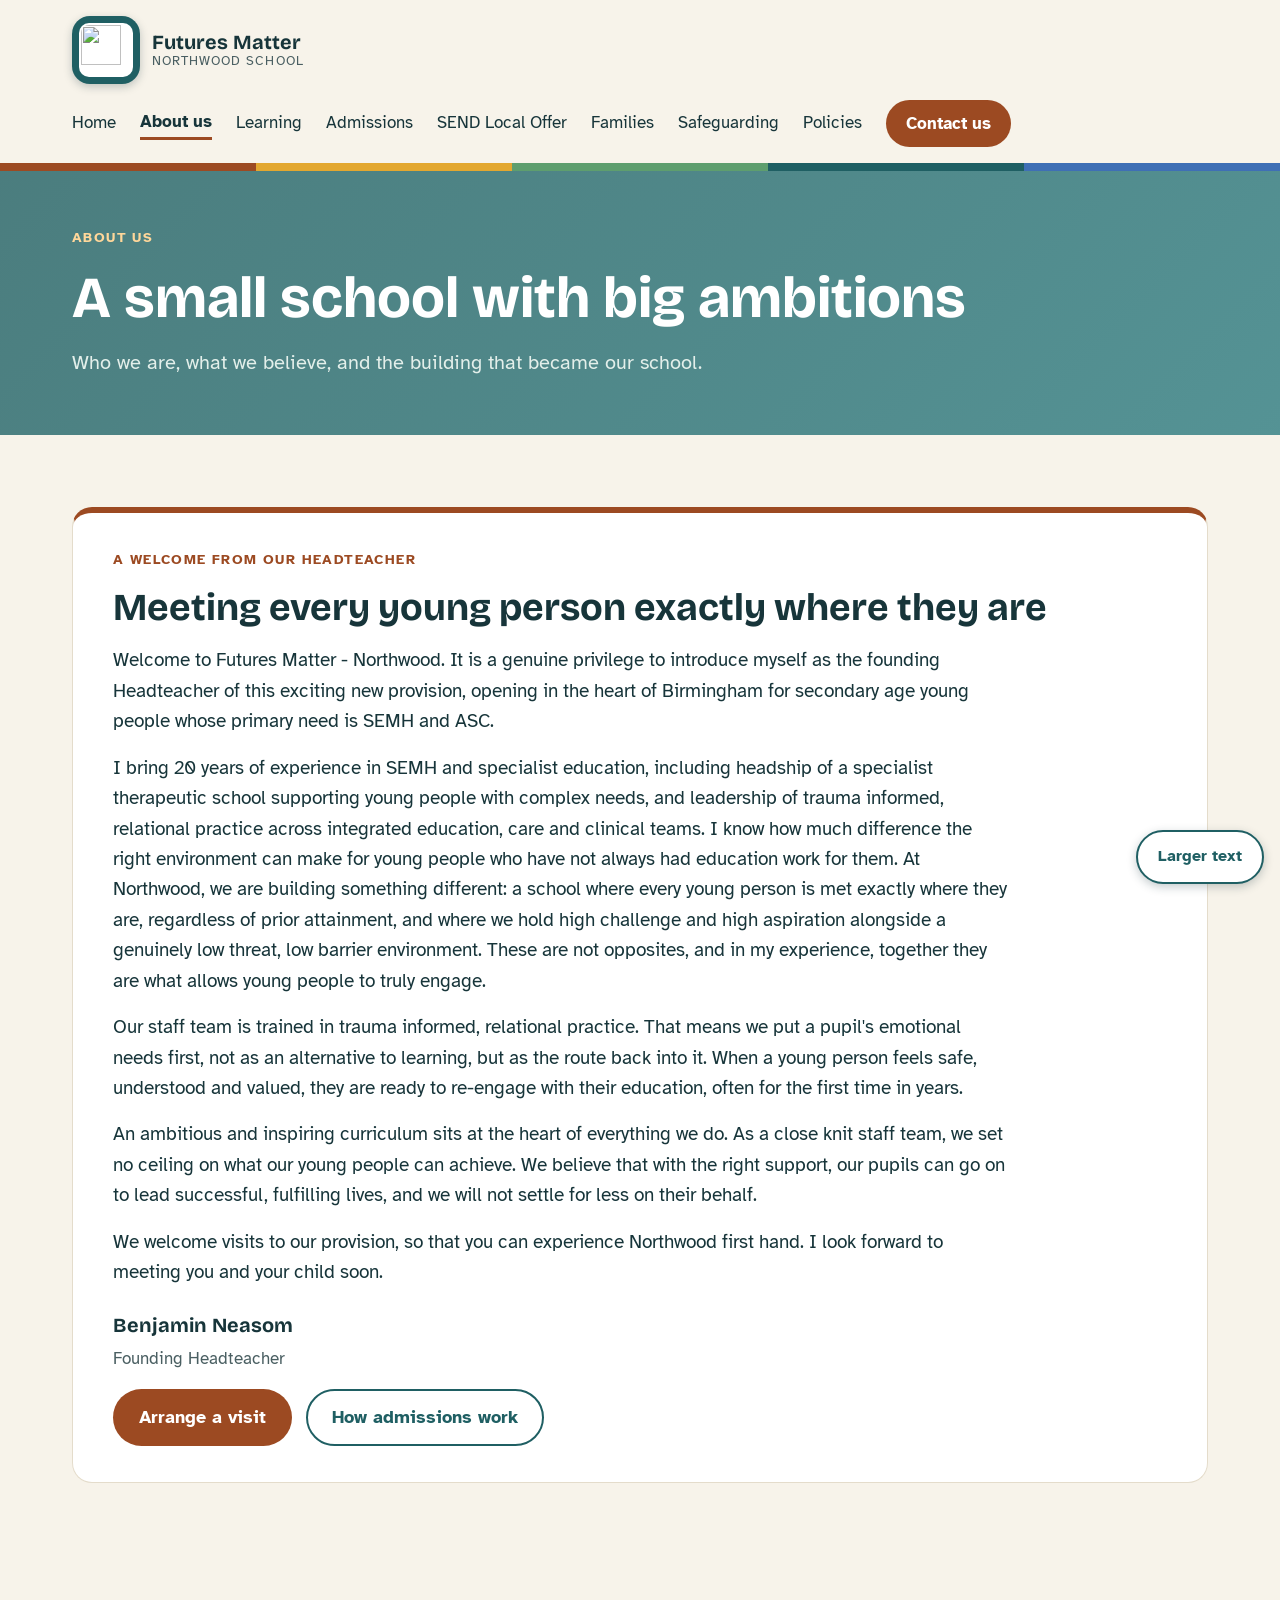
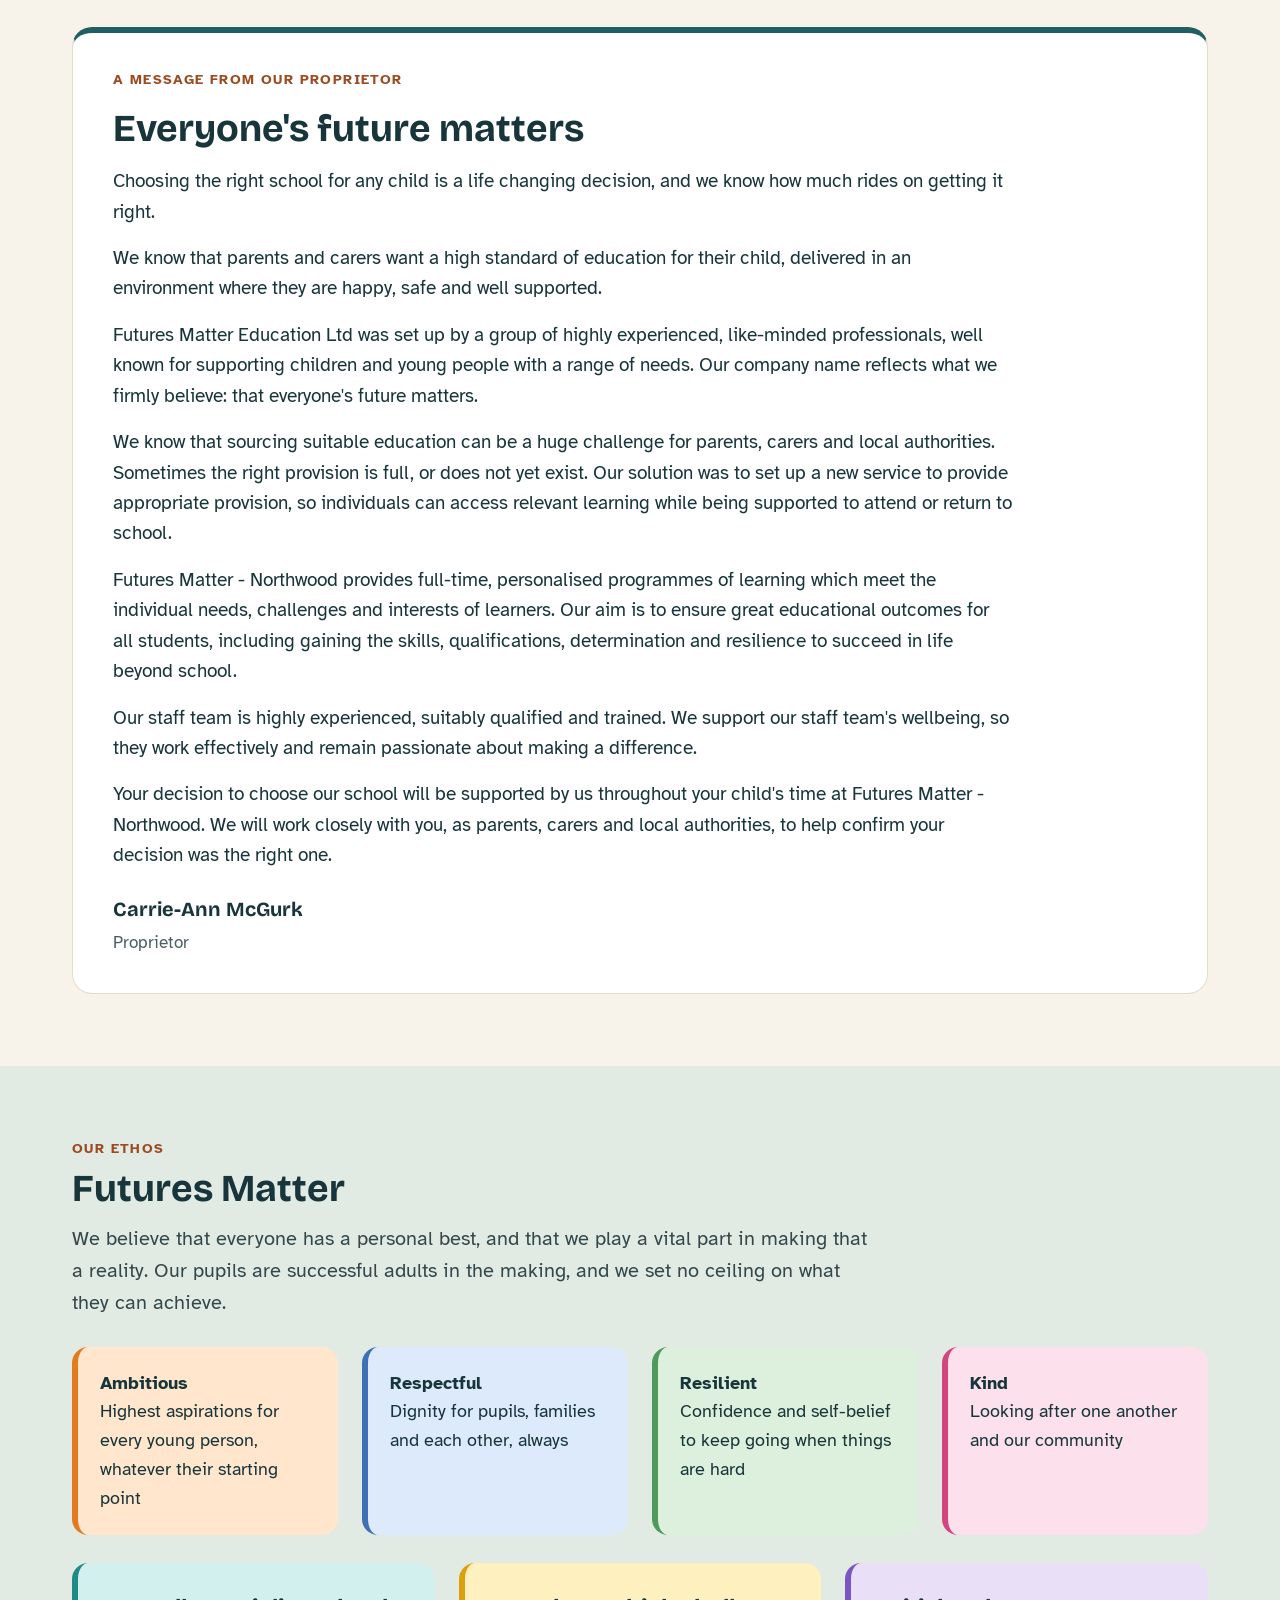
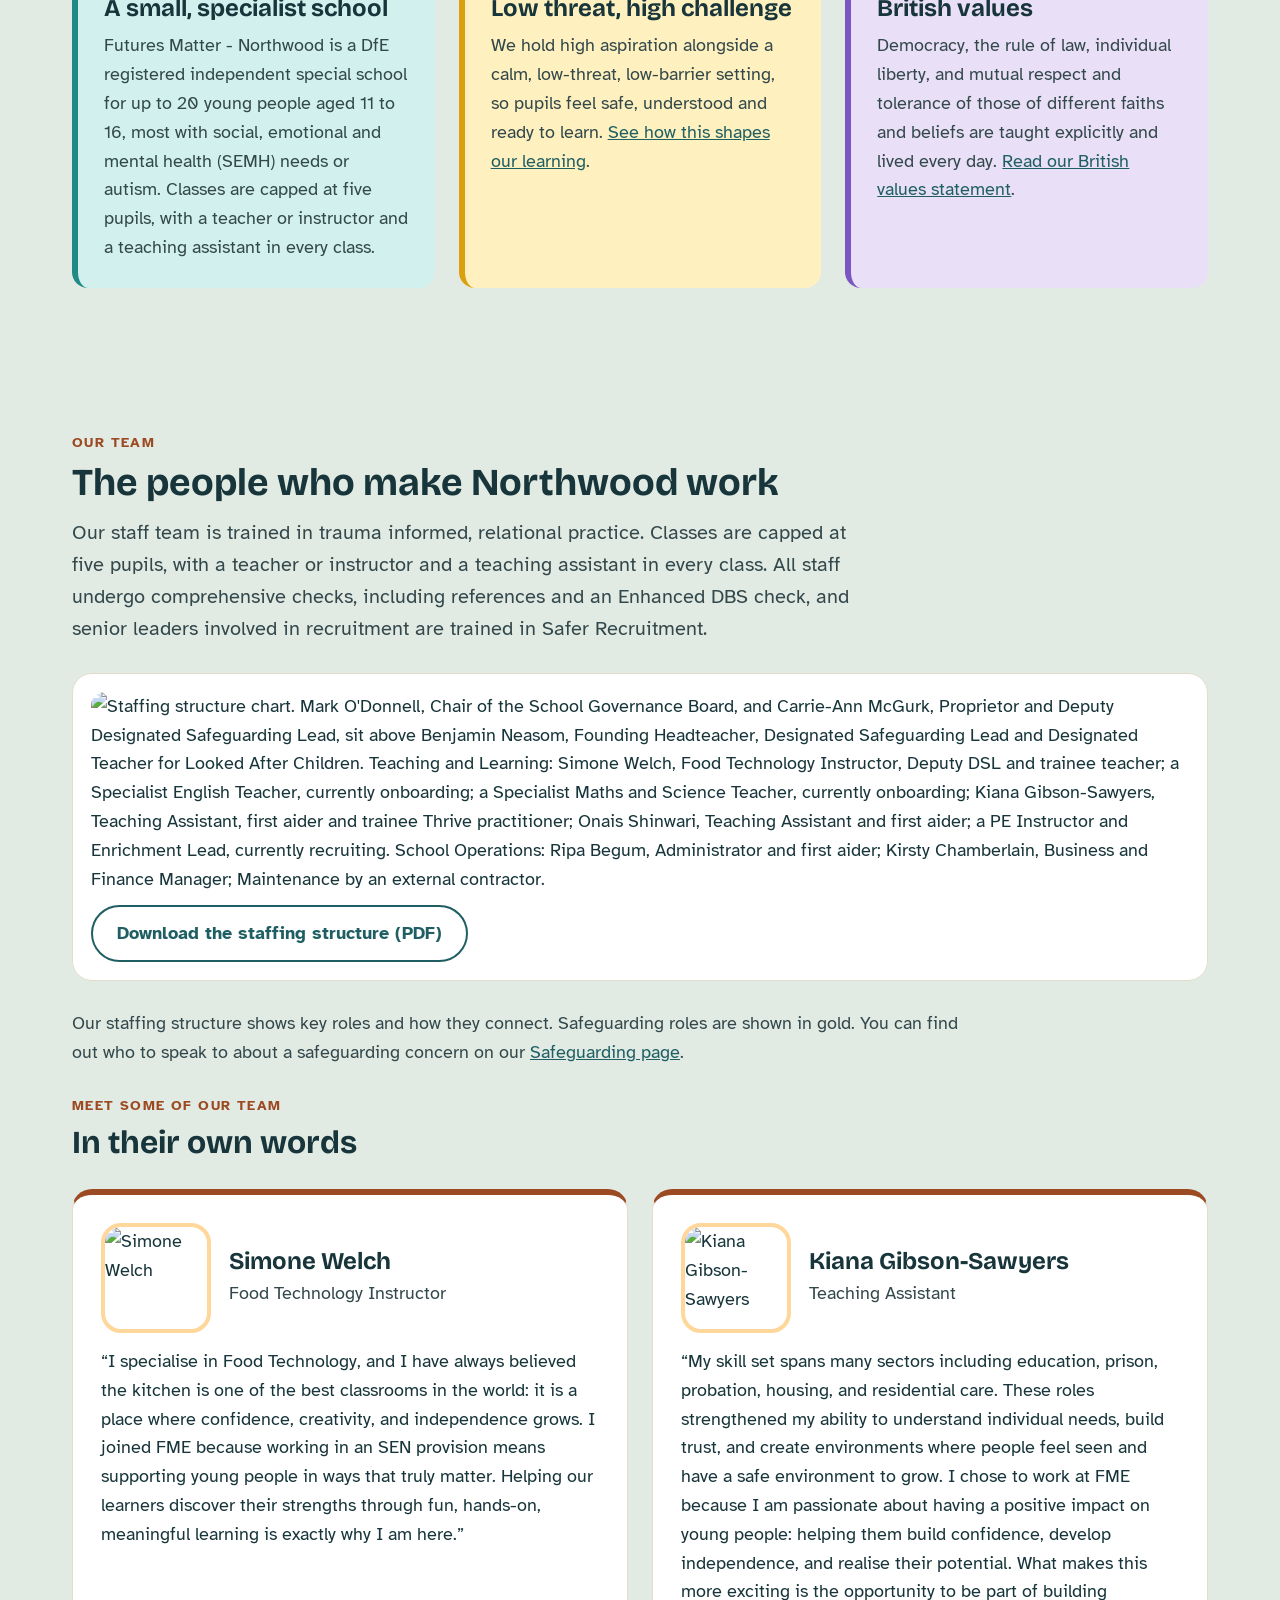
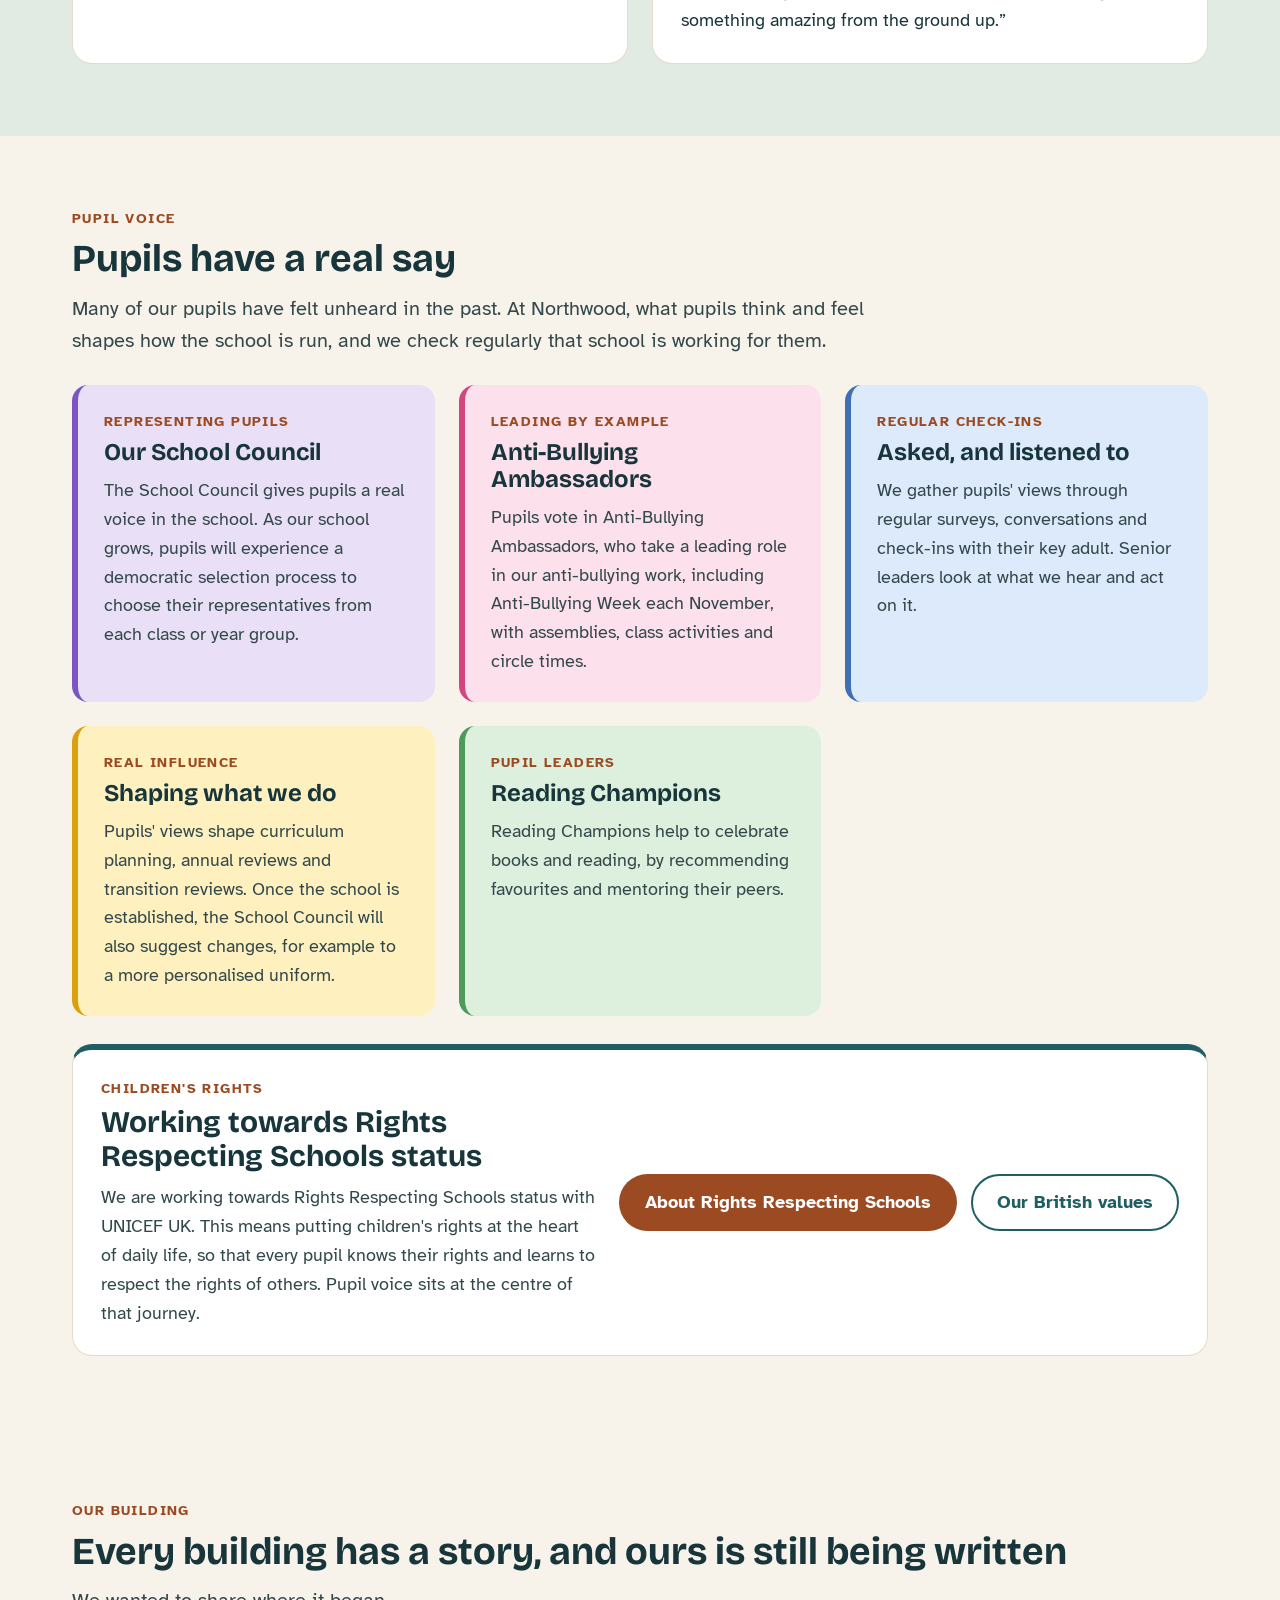
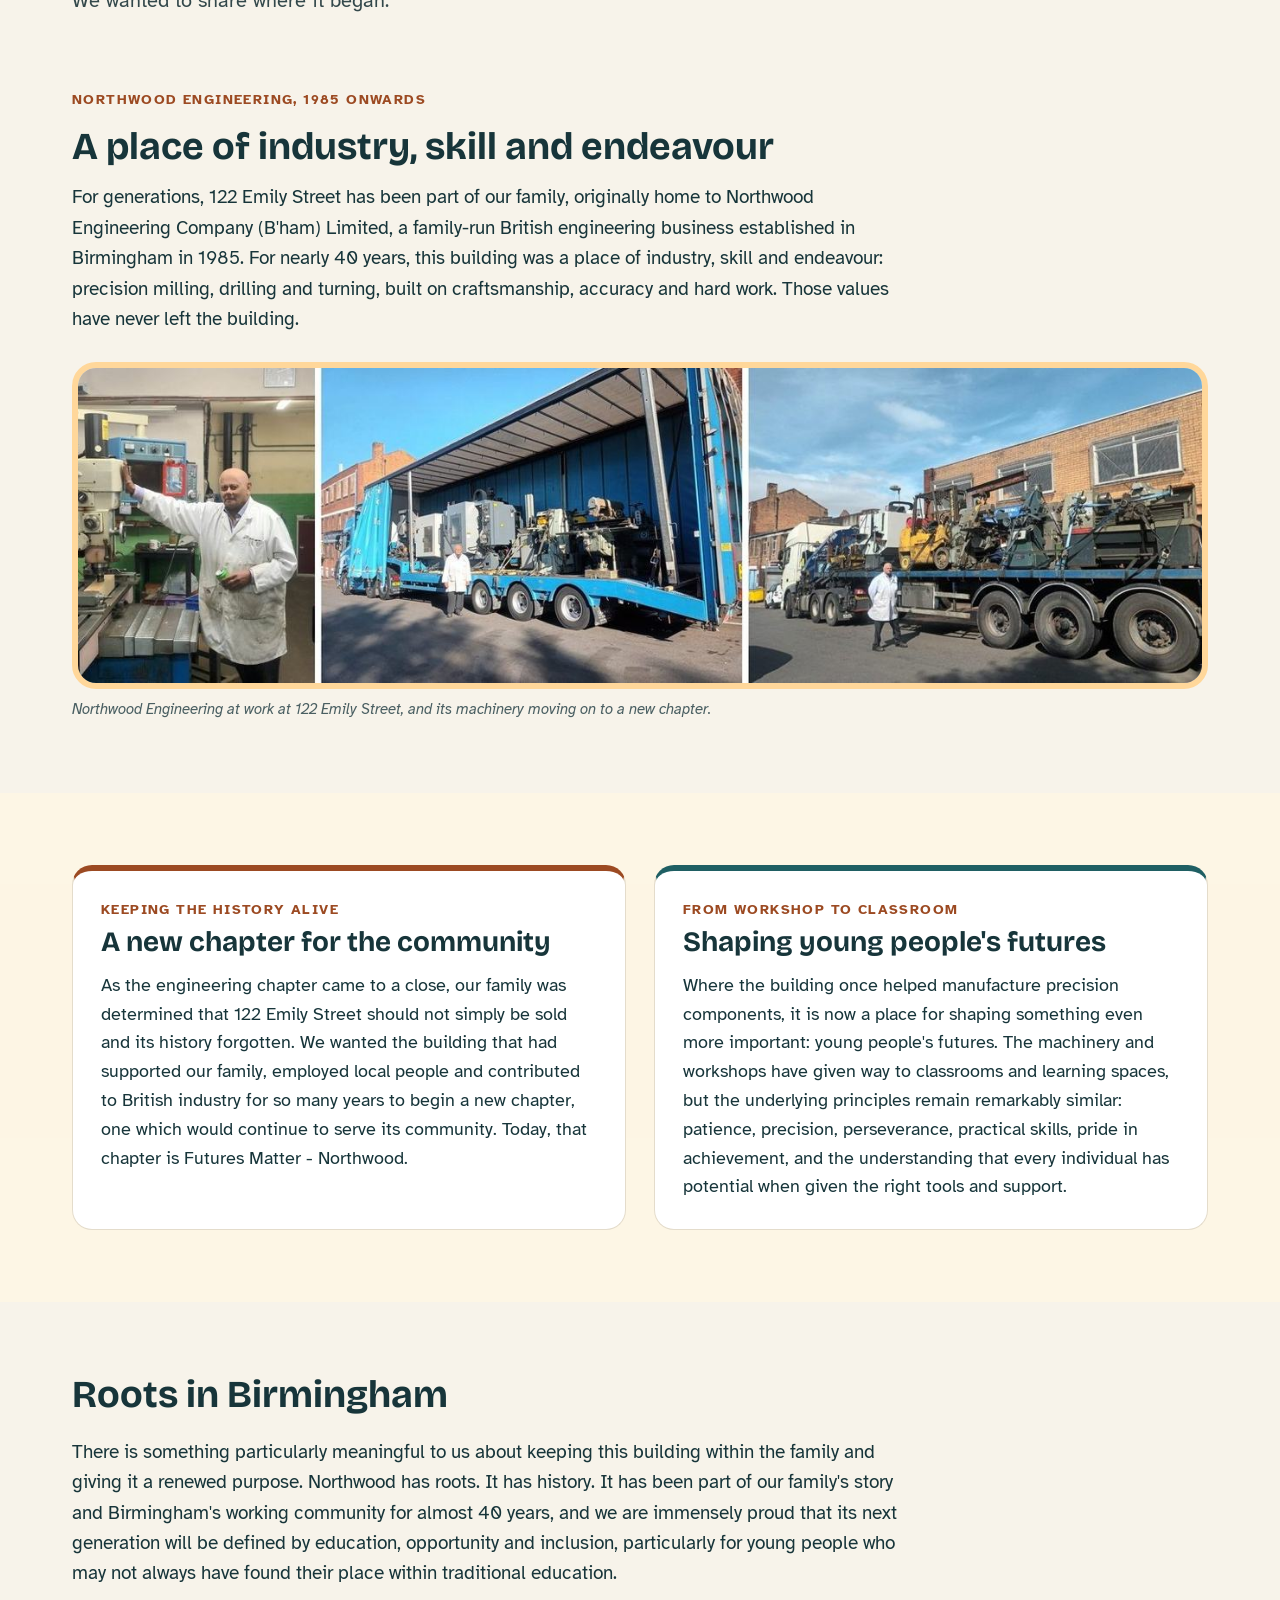
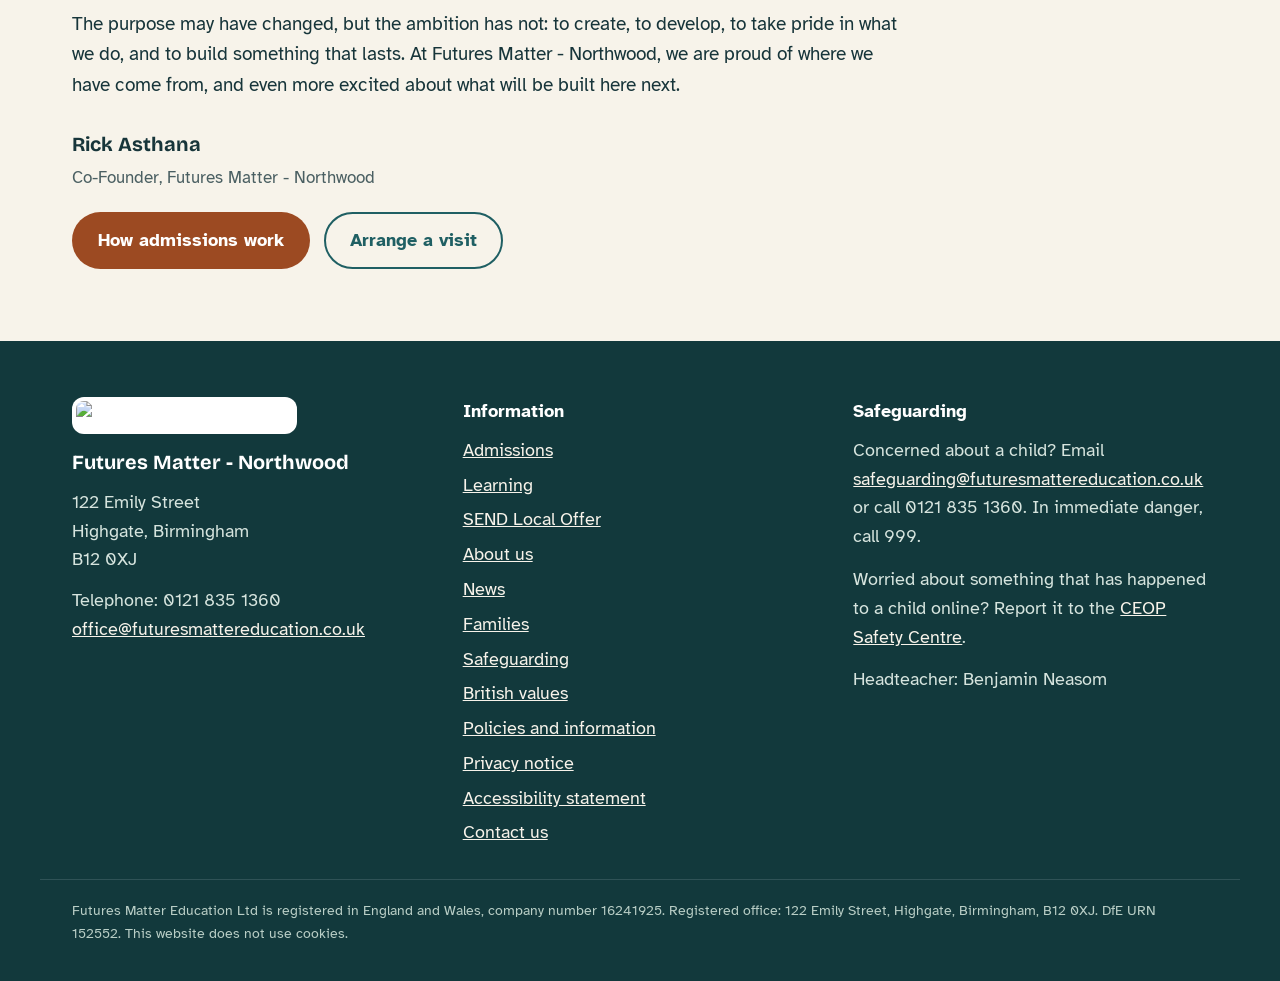
==== commit 4f38a5ce: "Update header and footer logo references in pages" ====
--- a/about.html
+++ b/about.html
@@ -36,7 +36,7 @@
               alt=""
               class="image-white-2"
               height="56"
-              src="resources/images/shield-logo.svg"
+              src="resources/icons/icon-512.png"
               width="56" /></span
           ><span class="label-stack-2"
             ><span class="label-md-2">Futures Matter</span
@@ -553,7 +553,7 @@
             alt="Futures Matter Education"
             class="image-white"
             decoding="async"
-            src="resources/images/shield-logo.svg"
+            src="resources/icons/icon-512.png"
           />
           <p class="para-md-11">Futures Matter - Northwood</p>
           <p class="para-text-mist-3">
--- a/resources/styles/site.css
+++ b/resources/styles/site.css
@@ -810,8 +810,8 @@
 }
 
 .image-white-2 {
-  height: 56px;
-  width: auto;
+  height: 80%;
+  width: 80%;
   display: block;
   background: var(--color-white);
   border-radius: 10px;
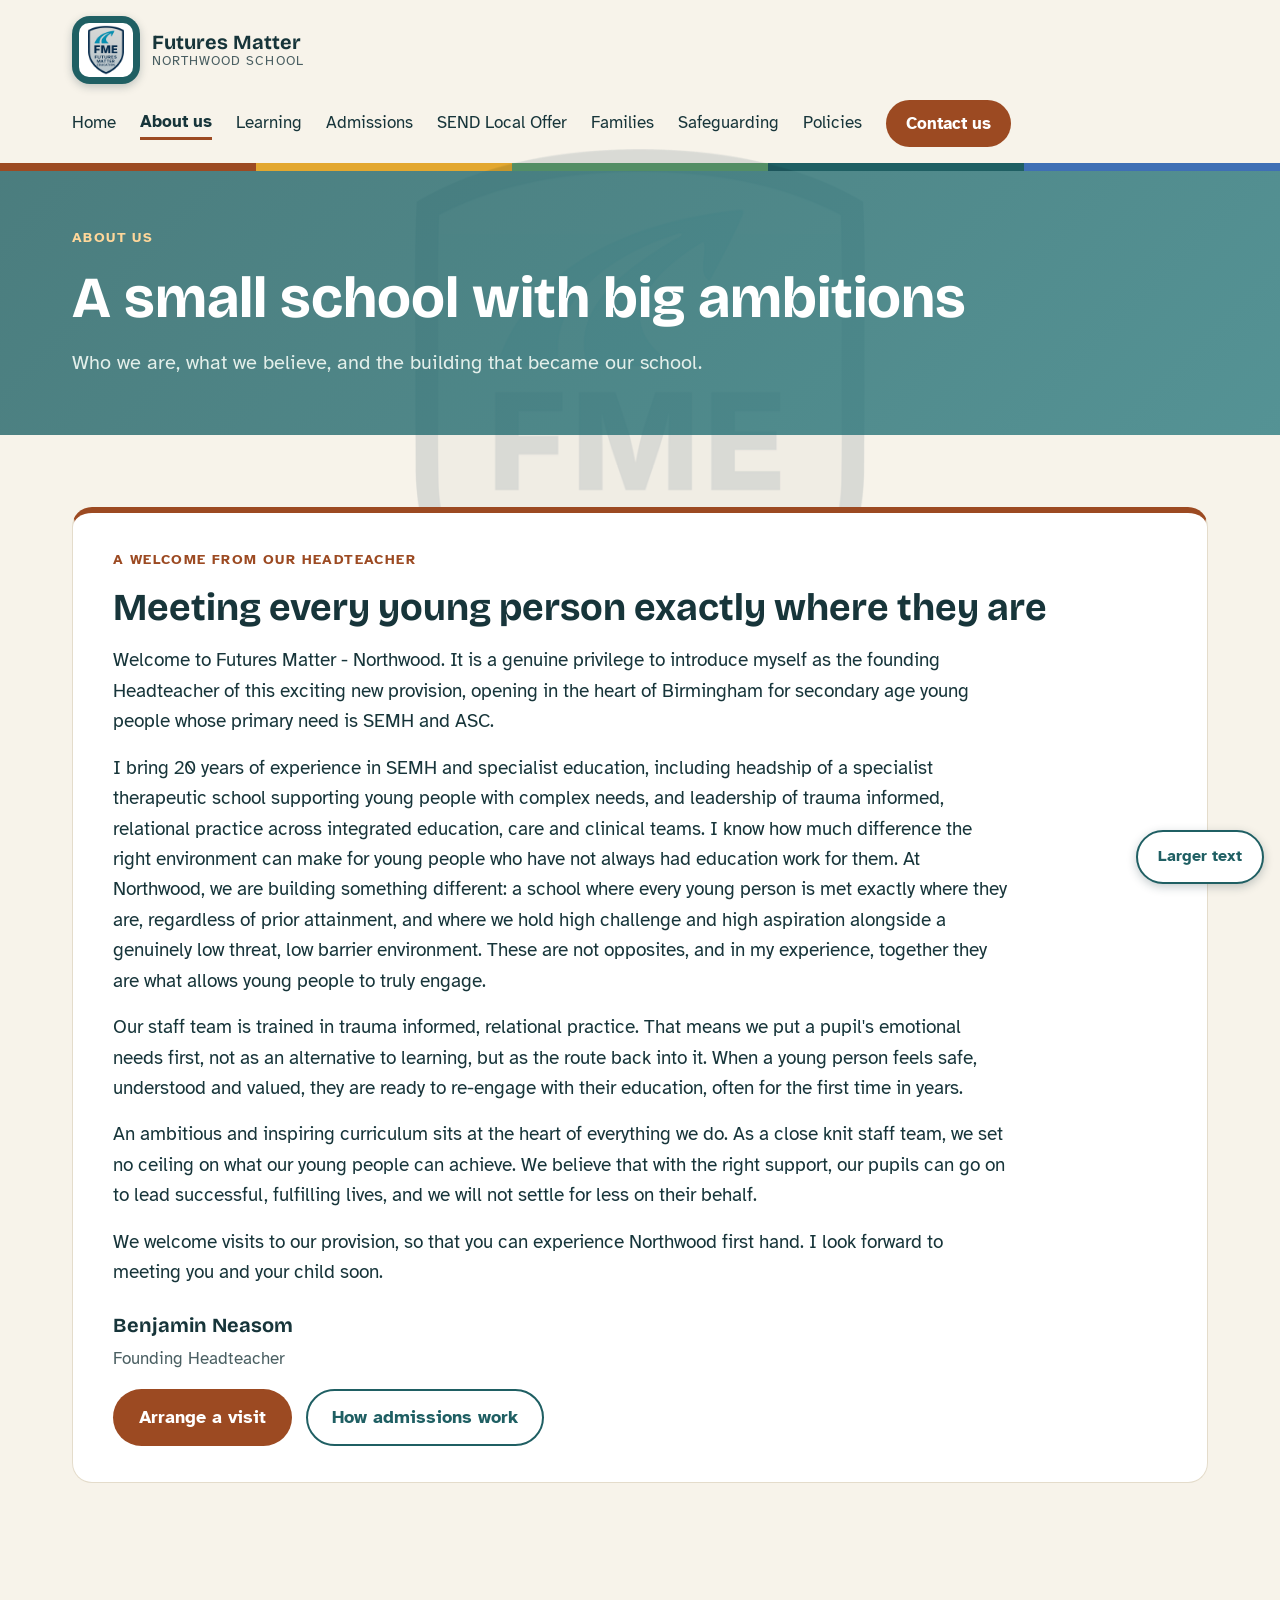
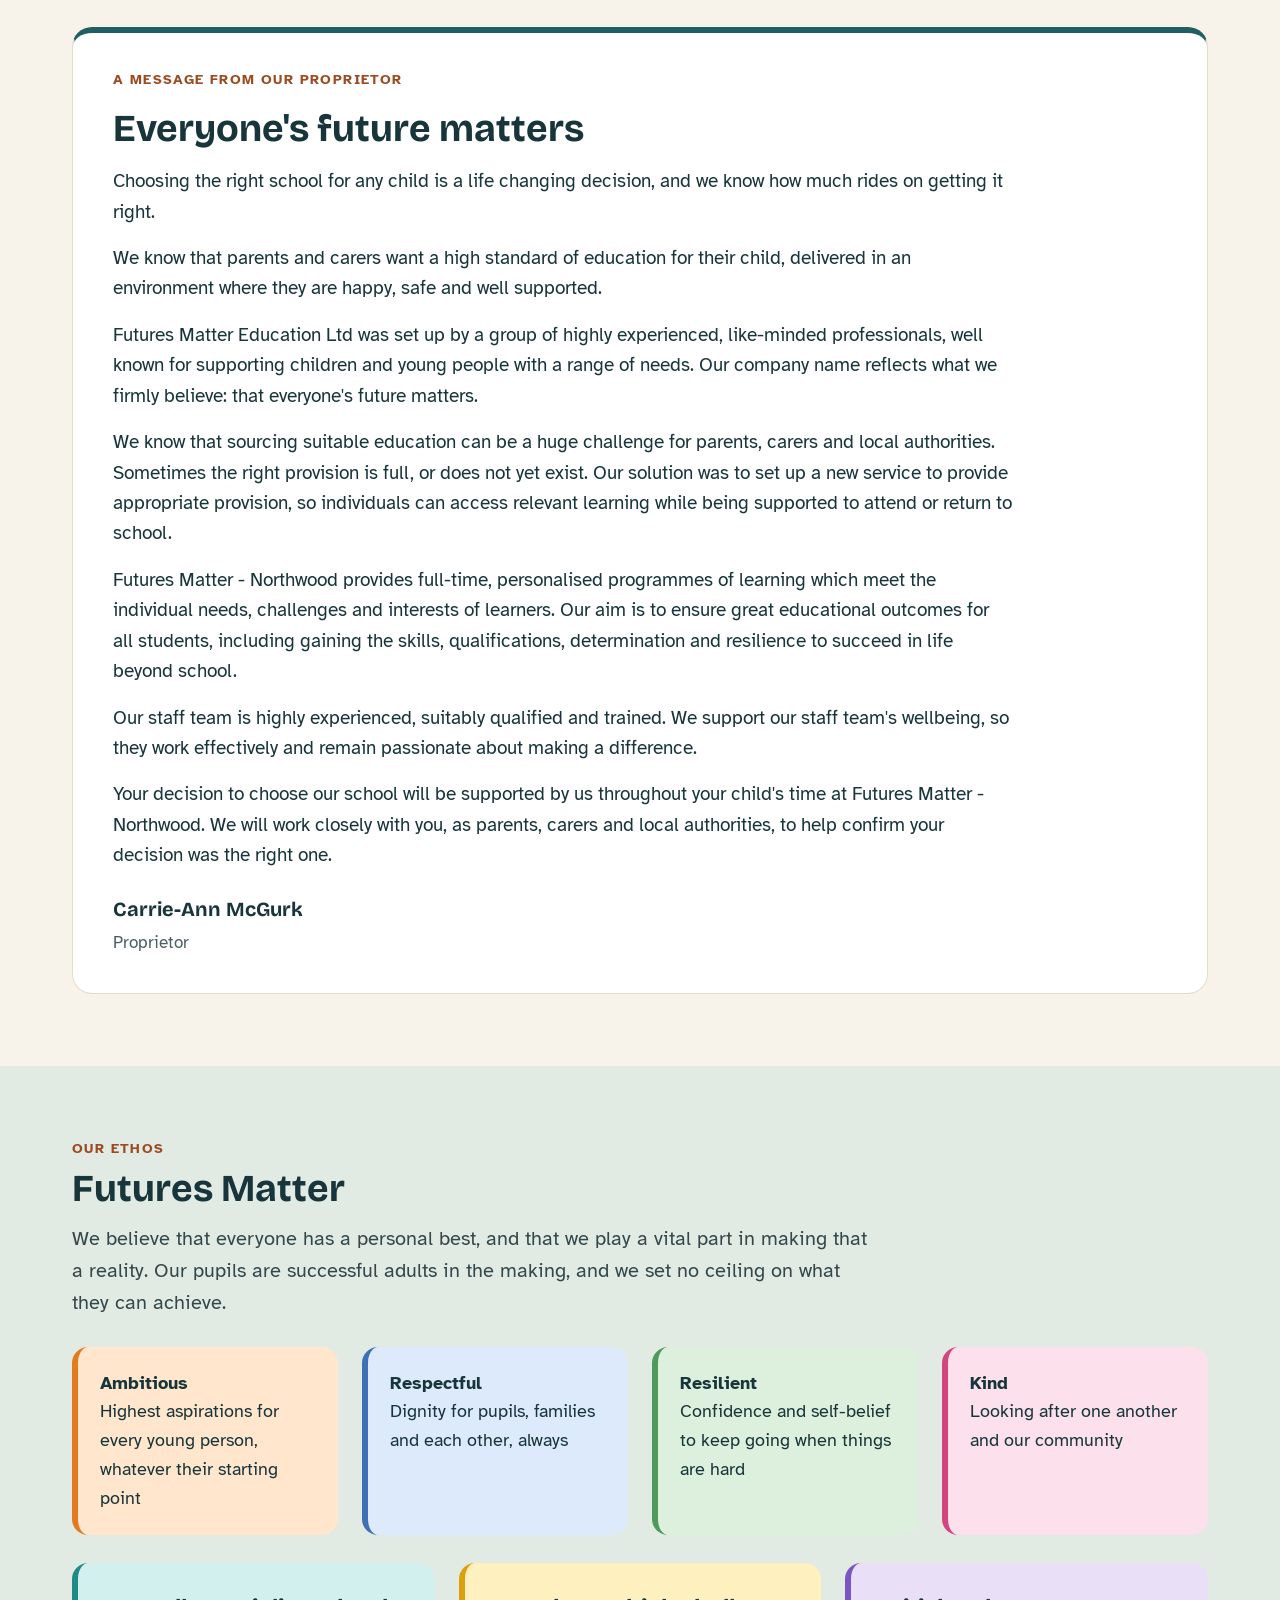
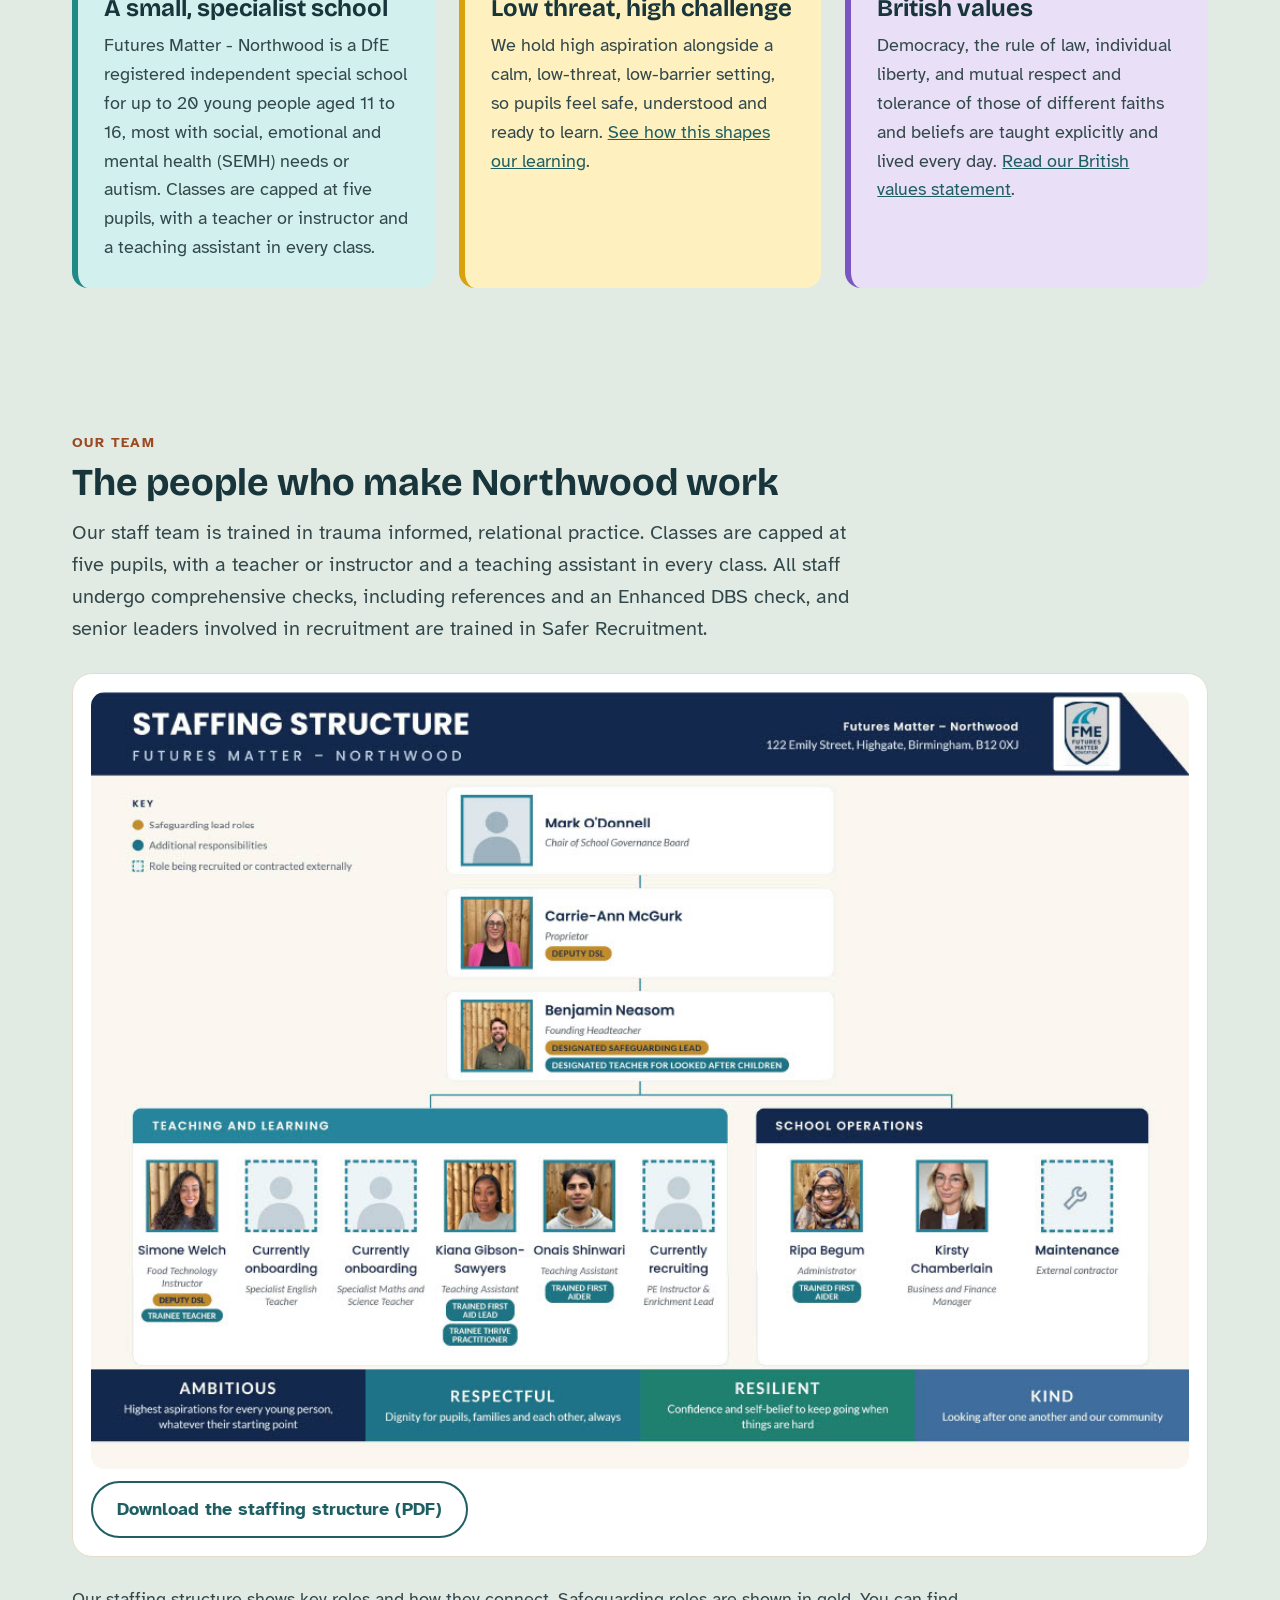
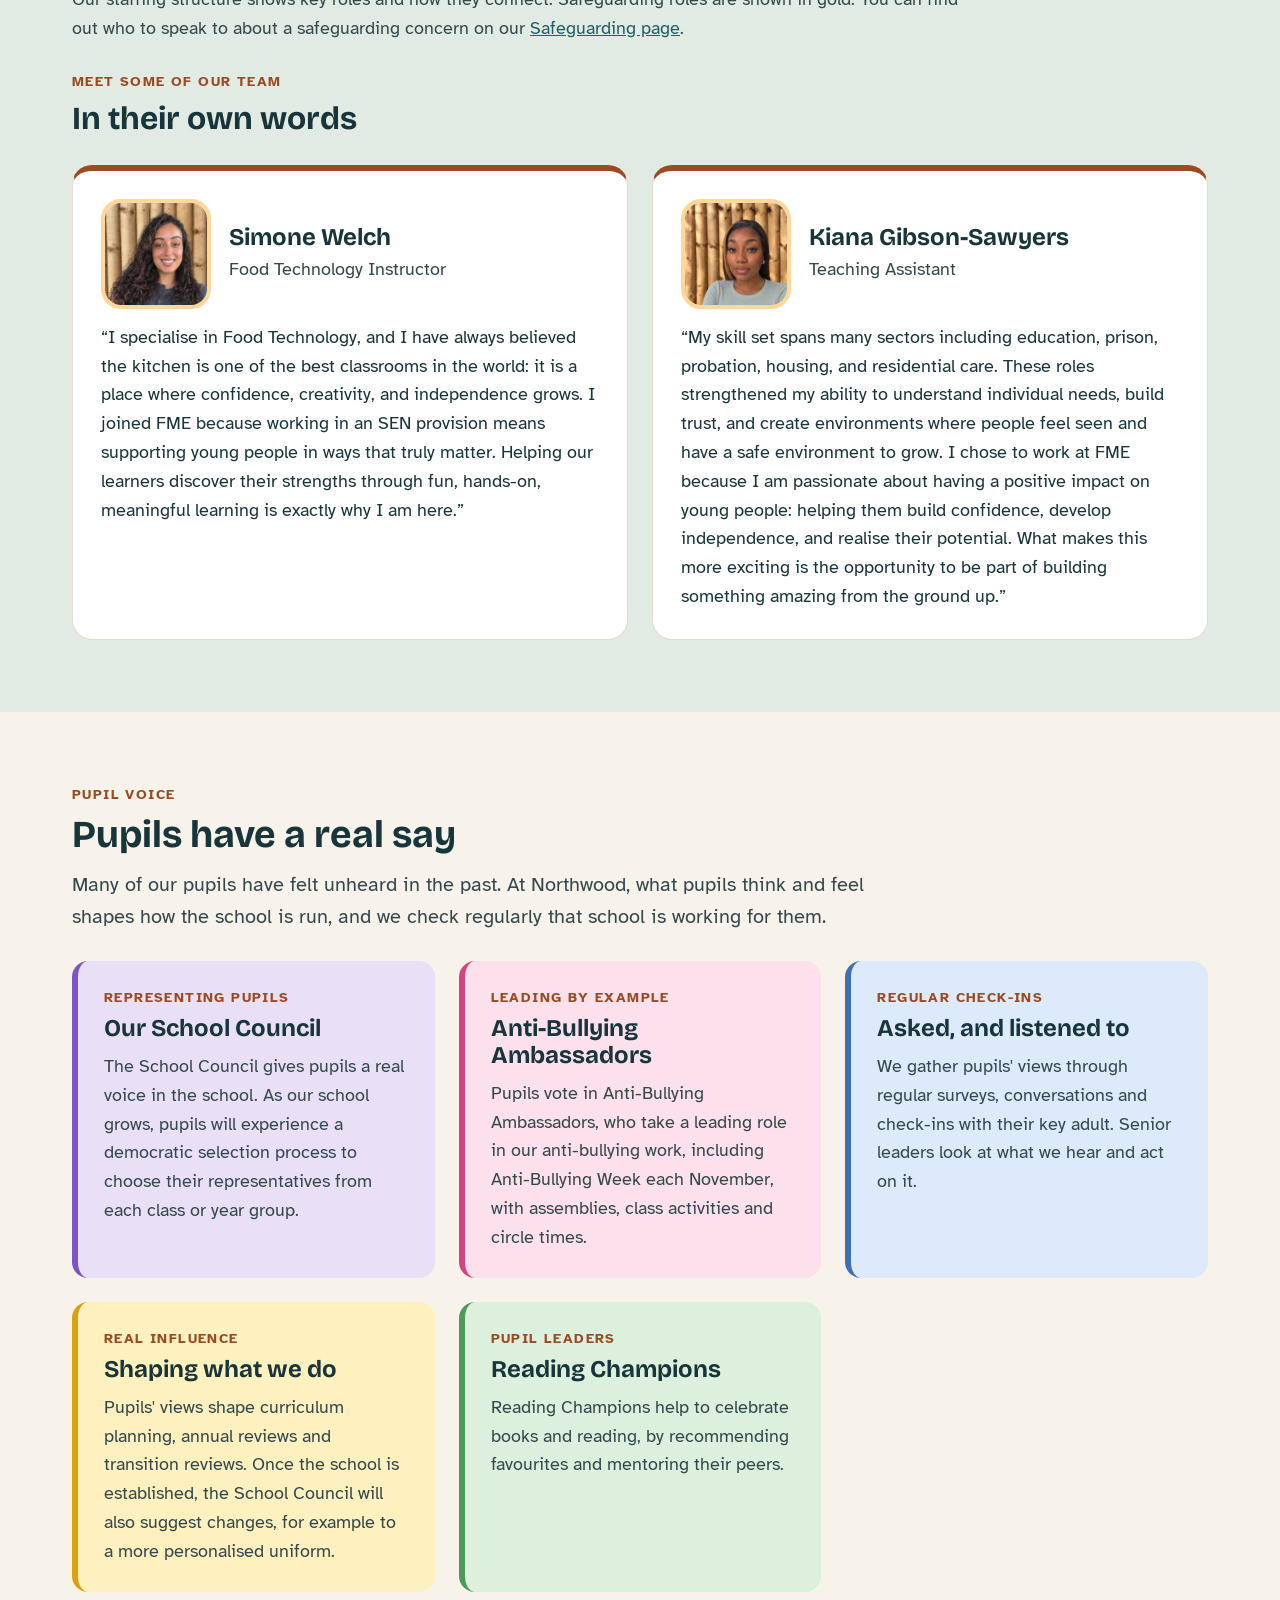
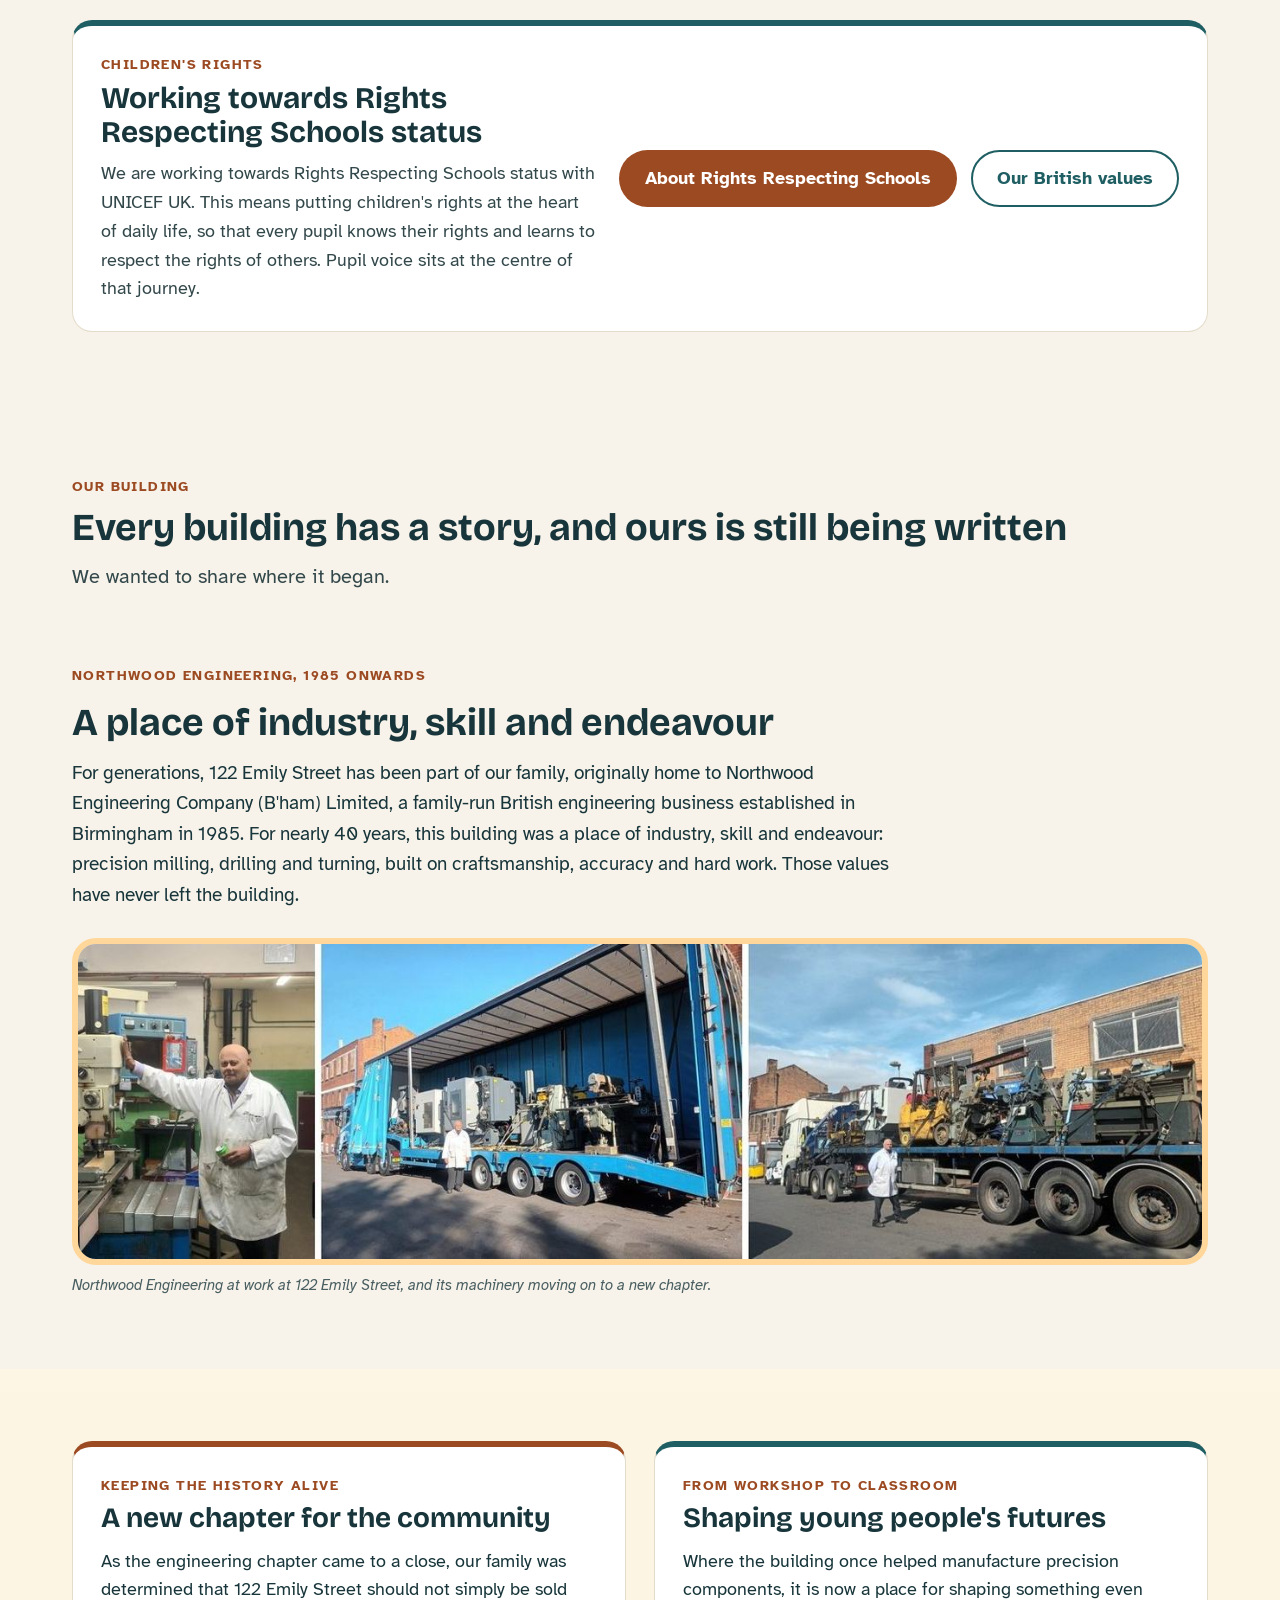
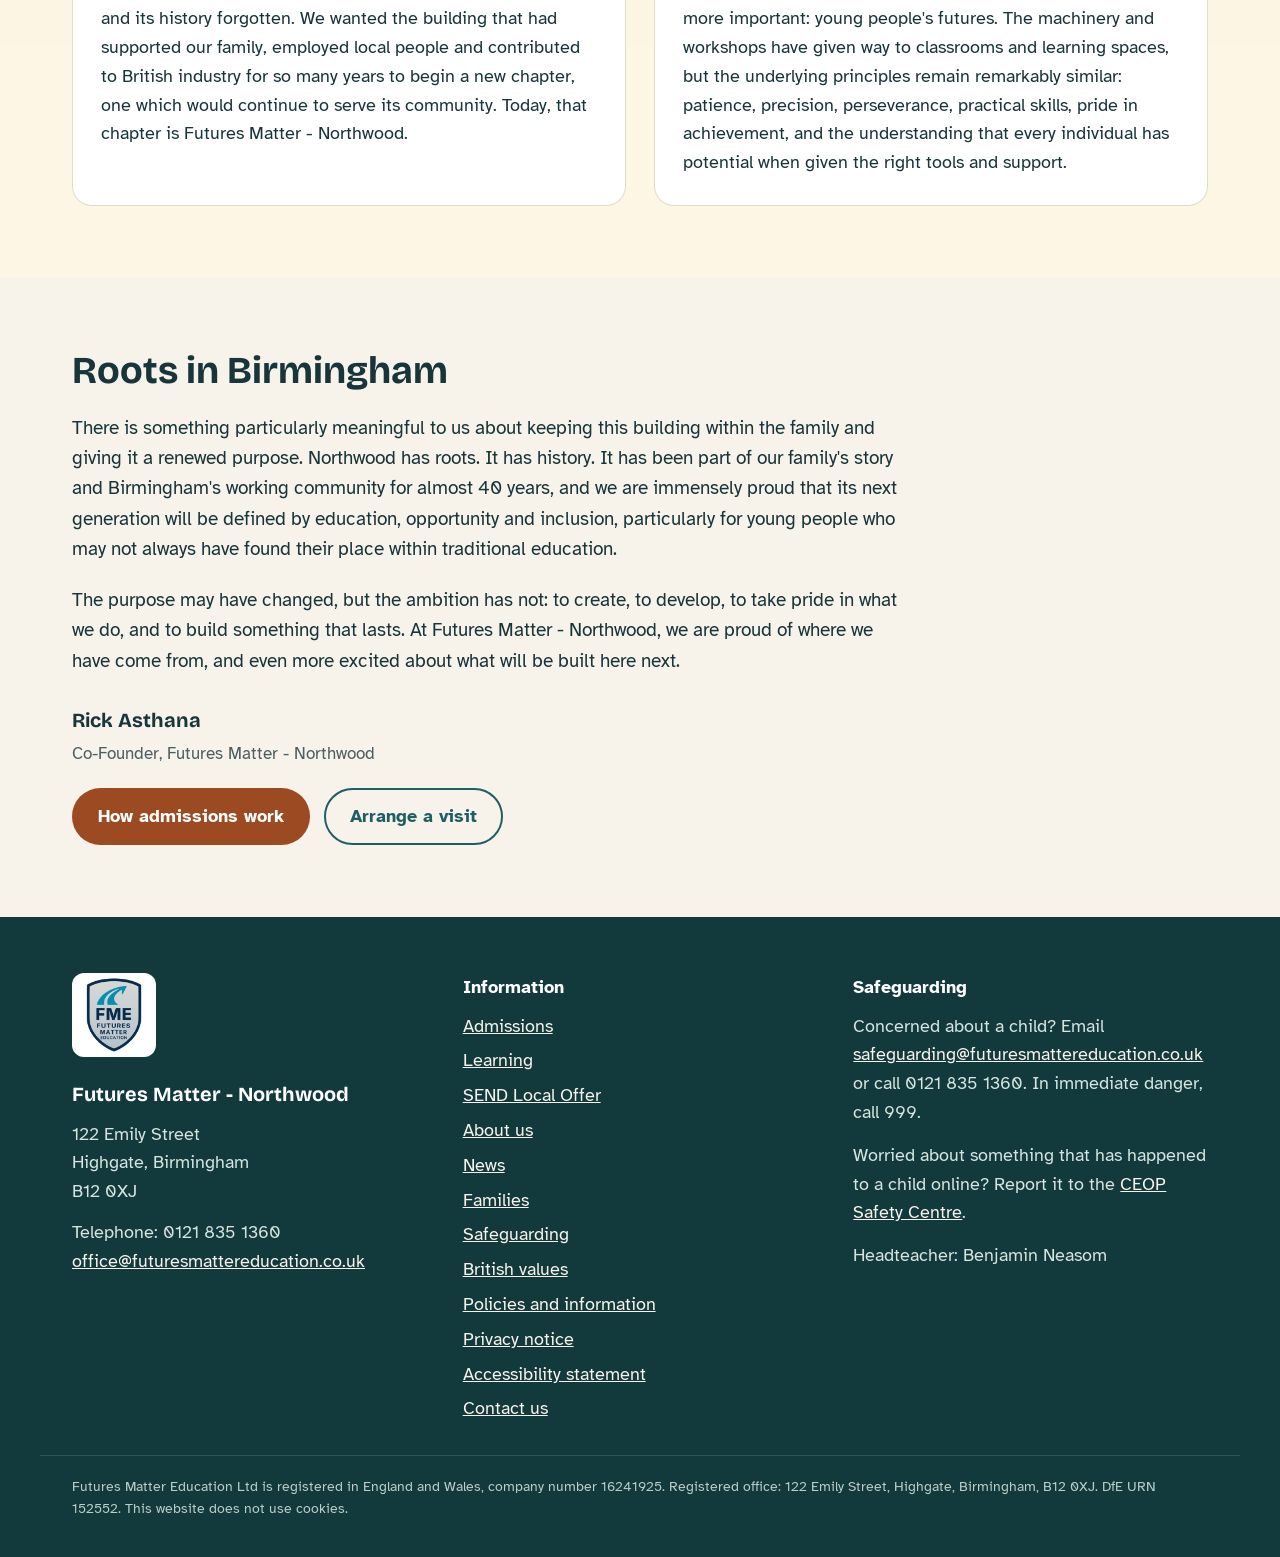
==== commit 35991c94: "Fix favicon path." ====
--- a/about.html
+++ b/about.html
@@ -14,12 +14,12 @@
       rel="stylesheet"
       href="https://fonts.googleapis.com/css2?family=Atkinson+Hyperlegible:wght@400;700&family=Bricolage+Grotesque:wght@500;700&display=swap"
     />
-    <link rel="icon" href="resources/Icons/favicon.ico" sizes="any" />
+    <link rel="icon" href="resources/icons/favicon.ico" sizes="any" />
     <link
       rel="icon"
       type="image/png"
       sizes="32x32"
-      href="resources/Icons/favicon-32.png"
+      href="resources/icons/favicon-32.png"
     />
     <link rel="apple-touch-icon" href="resources/Icons/apple-touch-icon.png" />
     <link rel="stylesheet" href="resources/styles/site.css" />
--- a/resources/styles/site.css
+++ b/resources/styles/site.css
@@ -248,7 +248,7 @@
   left: 0;
   right: 0;
   bottom: 0;
-  background: url(resources/images/background-watermark.png) center
+  background: url(../images/background-watermark.png) center
     center/min(640px, 70vw) auto no-repeat;
   mix-blend-mode: multiply;
   opacity: 0.7;
